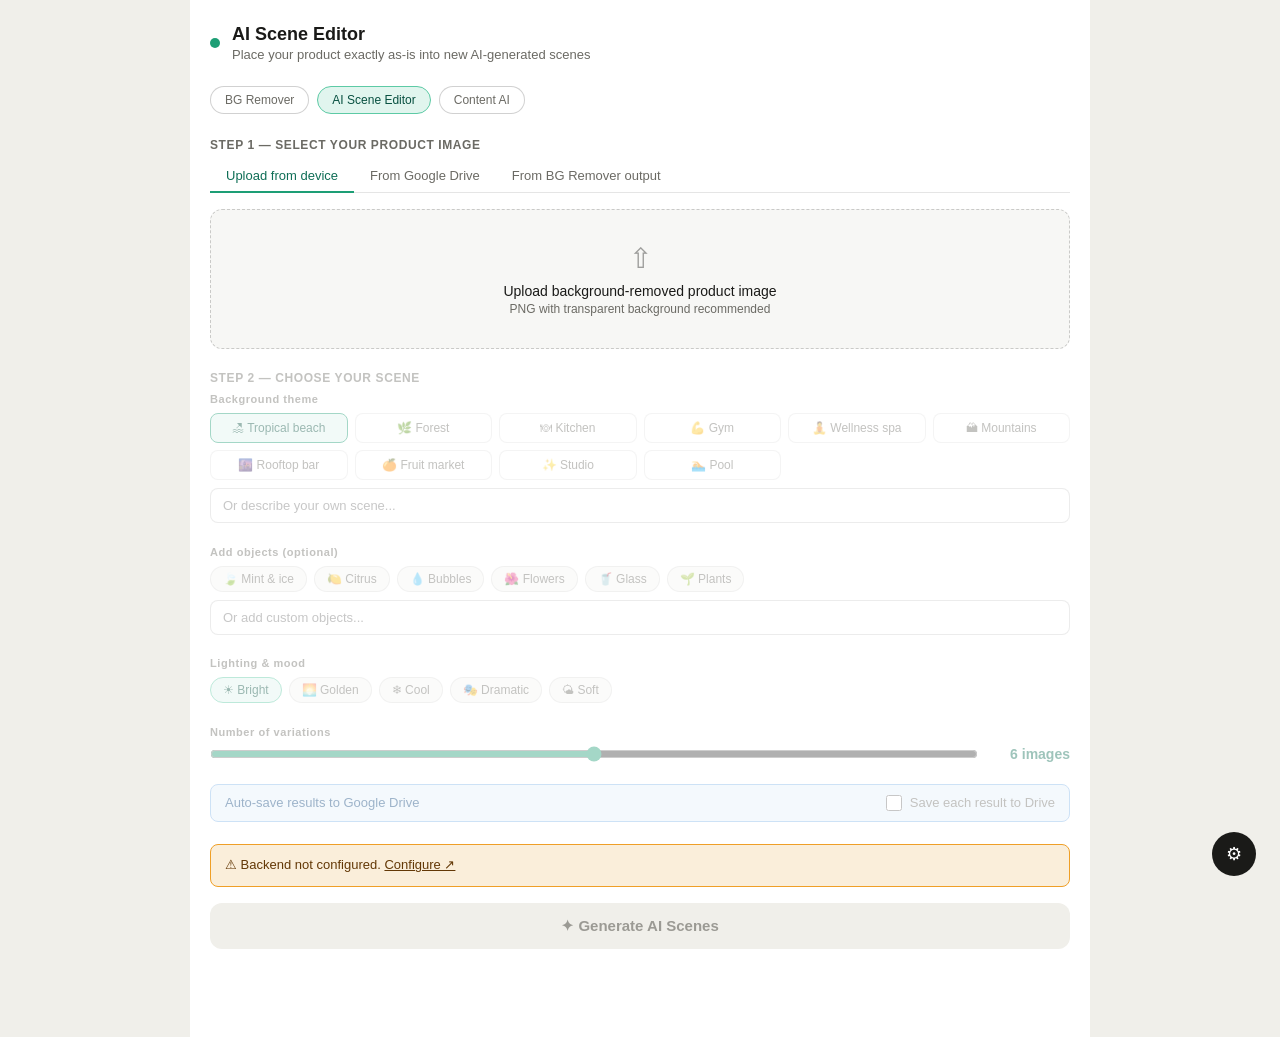
==== ai-editor.html @ a4de5f71 "Add files via upload" ====
<!DOCTYPE html>
<html lang="en">
<head>
  <meta charset="UTF-8">
  <meta name="viewport" content="width=device-width, initial-scale=1.0">
  <title>AI Scene Editor — Probiotic Fizzy Beverages</title>
  <style>
    *,*::before,*::after{box-sizing:border-box;margin:0;padding:0}
    :root{
      --green:#1D9E75;--green-dark:#0F6E56;--green-light:#E1F5EE;--green-mid:#5DCAA5;--green-deep:#085041;
      --bg:#fff;--bg2:#f7f7f5;--bg3:#f0efea;--text:#1a1a18;--text2:#6b6a64;--text3:#9b9a94;
      --border:rgba(0,0,0,.10);--border2:rgba(0,0,0,.18);
      --amber-light:#FAEEDA;--amber-mid:#EF9F27;--amber-deep:#633806;
      --red-light:#FCEBEB;--red-mid:#F09595;--red-deep:#791F1F;
      --blue-light:#E6F1FB;--blue-mid:#85B7EB;--blue-deep:#0C447C;
      --radius:8px;--radius-lg:12px;--font:-apple-system,BlinkMacSystemFont,'Segoe UI',sans-serif
    }
    @media(prefers-color-scheme:dark){:root{
      --bg:#1a1a18;--bg2:#242422;--bg3:#2e2e2c;--text:#e8e6de;--text2:#9b9a94;--text3:#6b6a64;
      --border:rgba(255,255,255,.10);--border2:rgba(255,255,255,.18);
      --green-light:#0a2e20;--green-deep:#9FE1CB;--amber-light:#2e1e04;--amber-deep:#FAC775;
      --red-light:#2e0a0a;--red-deep:#F7C1C1;--blue-light:#0a1e2e;--blue-deep:#85B7EB
    }}
    body{font-family:var(--font);background:var(--bg3);color:var(--text);min-height:100vh}
    .app{max-width:900px;margin:0 auto;background:var(--bg);min-height:100vh;padding:1.5rem 1.25rem 4rem}
    .top-bar{display:flex;align-items:center;gap:12px;margin-bottom:1.5rem}
    .brand-dot{width:10px;height:10px;border-radius:50%;background:var(--green);flex-shrink:0}
    .top-title{font-size:18px;font-weight:600;color:var(--text)}
    .top-sub{font-size:13px;color:var(--text2);margin-top:2px}
    .nav-pills{display:flex;gap:8px;margin-bottom:1.5rem;flex-wrap:wrap}
    .nav-pill{padding:6px 14px;border-radius:20px;font-size:12px;font-weight:500;border:.5px solid var(--border2);color:var(--text2);text-decoration:none;background:var(--bg);transition:.15s}
    .nav-pill:hover{border-color:var(--green-mid);color:var(--green-dark)}
    .nav-pill.active{background:var(--green-light);border-color:var(--green-mid);color:var(--green-deep)}
    .section{margin-bottom:1.4rem}
    .lbl{display:block;font-size:12px;font-weight:600;color:var(--text2);letter-spacing:.05em;text-transform:uppercase;margin-bottom:8px}
    /* Source tabs */
    .source-tabs{display:flex;border-bottom:.5px solid var(--border);margin-bottom:1rem}
    .src-tab{padding:8px 16px;font-size:13px;font-weight:500;color:var(--text2);background:none;border:none;border-bottom:2px solid transparent;margin-bottom:-1px;cursor:pointer;font-family:var(--font)}
    .src-tab.active{color:var(--green-dark);border-bottom-color:var(--green)}
    .src-panel{display:none}.src-panel.active{display:block}
    /* Upload zone */
    .upload-zone{border:1.5px dashed var(--border2);border-radius:var(--radius-lg);padding:2rem;text-align:center;cursor:pointer;background:var(--bg2);transition:.15s}
    .upload-zone:hover{border-color:var(--green-mid);background:var(--green-light)}
    .upload-zone input{display:none}
    .uz-icon{font-size:28px;opacity:.4;margin-bottom:8px}
    .uz-title{font-size:14px;font-weight:500;color:var(--text);margin-bottom:3px}
    .uz-sub{font-size:12px;color:var(--text2)}
    /* Drive panel */
    .drive-panel{background:var(--blue-light);border:.5px solid var(--blue-mid);border-radius:var(--radius-lg);padding:1rem}
    .drive-panel-hdr{display:flex;align-items:center;gap:10px;margin-bottom:10px}
    .drive-icon{width:24px;height:24px;flex-shrink:0}
    .drive-panel-title{font-size:14px;font-weight:500;color:var(--blue-deep)}
    .btn-drive{background:#4285f4;color:#fff;border:none;border-radius:var(--radius);padding:8px 14px;font-size:13px;font-weight:500;cursor:pointer;font-family:var(--font)}
    .btn-drive:hover{background:#3367d6}
    .drive-file-grid{display:grid;grid-template-columns:repeat(auto-fill,minmax(90px,1fr));gap:8px;margin-top:10px;max-height:280px;overflow-y:auto}
    .drive-file{border-radius:var(--radius);overflow:hidden;cursor:pointer;border:2px solid transparent;background:var(--bg);transition:.15s}
    .drive-file:hover{border-color:var(--green-mid)}
    .drive-file.selected{border-color:var(--green)}
    .drive-file img{width:100%;aspect-ratio:1;object-fit:cover;display:block}
    .drive-file .df-name{font-size:10px;color:var(--text2);padding:3px 5px;text-overflow:ellipsis;overflow:hidden;white-space:nowrap}
    /* Selected product */
    .product-preview{display:flex;align-items:center;gap:12px;background:var(--bg2);border-radius:var(--radius-lg);padding:12px;margin-bottom:1rem}
    .product-preview img{width:80px;height:80px;object-fit:contain;border-radius:var(--radius);background:repeating-conic-gradient(#ccc 0% 25%,#fff 0% 50%) 0 0/12px 12px}
    .product-info{flex:1}
    .product-name{font-size:14px;font-weight:500;color:var(--text);margin-bottom:2px}
    .product-status{font-size:12px;color:var(--green-dark)}
    /* Options */
    .theme-grid{display:grid;grid-template-columns:repeat(auto-fill,minmax(130px,1fr));gap:7px}
    .theme-chip{background:var(--bg);border:.5px solid var(--border);border-radius:var(--radius);padding:7px 10px;font-size:12px;color:var(--text2);cursor:pointer;user-select:none;text-align:center;transition:.12s}
    .theme-chip.active{border:1.5px solid var(--green);background:var(--green-light);color:var(--green-deep);font-weight:500}
    .chips-row{display:flex;flex-wrap:wrap;gap:7px}
    .chip{background:var(--bg2);border:.5px solid var(--border);border-radius:20px;padding:5px 12px;font-size:12px;color:var(--text2);cursor:pointer;user-select:none;transition:.12s}
    .chip.active{background:var(--green-light);border-color:var(--green-mid);color:var(--green-deep);font-weight:500}
    input[type=text]{width:100%;padding:9px 12px;font-size:13px;font-family:var(--font);background:var(--bg);color:var(--text);border:.5px solid var(--border2);border-radius:var(--radius);outline:none;margin-top:8px}
    input[type=text]:focus{border-color:var(--green)}
    input[type=range]{width:100%;accent-color:var(--green)}
    .count-row{display:flex;align-items:center;gap:12px}
    .count-val{font-size:14px;font-weight:600;color:var(--green-dark);min-width:80px;text-align:right}
    /* Generate btn */
    .btn-gen{width:100%;padding:14px;font-size:15px;font-weight:600;background:var(--green);color:#fff;border:none;border-radius:var(--radius-lg);cursor:pointer;font-family:var(--font);transition:.15s;margin-bottom:1.5rem}
    .btn-gen:hover{background:var(--green-dark)}
    .btn-gen:disabled{background:var(--bg3);color:var(--text3);cursor:not-allowed}
    /* Loading */
    .loading-card{background:var(--bg2);border-radius:var(--radius-lg);padding:2rem;text-align:center;border:.5px solid var(--border)}
    .big-spinner{width:40px;height:40px;border:3px solid var(--border2);border-top-color:var(--green);border-radius:50%;animation:spin .8s linear infinite;margin:0 auto 1rem}
    @keyframes spin{to{transform:rotate(360deg)}}
    .loading-title{font-size:15px;font-weight:600;color:var(--text);margin-bottom:5px}
    .loading-sub{font-size:13px;color:var(--text2);margin-bottom:1rem}
    .bar-wrap{background:var(--bg3);border-radius:20px;height:5px;overflow:hidden}
    .bar-fill{height:100%;background:var(--green);border-radius:20px;width:0%;transition:width .4s}
    /* Results */
    .results-hdr{display:flex;align-items:center;justify-content:space-between;flex-wrap:wrap;gap:8px;margin-bottom:1rem}
    .results-title{font-size:15px;font-weight:600;color:var(--text)}
    .results-actions{display:flex;gap:8px;flex-wrap:wrap}
    .btn-zip{background:var(--green);color:#fff;border:none;border-radius:var(--radius);padding:7px 14px;font-size:12px;font-weight:500;cursor:pointer;font-family:var(--font)}
    .btn-drive-save-all{background:#4285f4;color:#fff;border:none;border-radius:var(--radius);padding:7px 14px;font-size:12px;font-weight:500;cursor:pointer;font-family:var(--font)}
    .results-grid{display:grid;grid-template-columns:repeat(auto-fill,minmax(220px,1fr));gap:12px}
    .result-card{background:var(--bg);border:.5px solid var(--border);border-radius:var(--radius-lg);overflow:hidden;transition:border-color .15s}
    .result-card:hover{border-color:var(--green-mid)}
    .result-img-wrap{position:relative;aspect-ratio:1;background:var(--bg2);overflow:hidden}
    .result-img-wrap img{width:100%;height:100%;object-fit:cover;display:block}
    .result-badge{position:absolute;top:7px;left:7px;background:rgba(0,0,0,.55);color:#fff;font-size:10px;padding:2px 7px;border-radius:20px}
    .result-body{padding:10px 12px}
    .result-desc{font-size:11px;color:var(--text2);margin-bottom:8px;line-height:1.5}
    .result-btns{display:flex;gap:6px}
    .btn-dl{flex:1;background:var(--green);color:#fff;border:none;border-radius:var(--radius);padding:6px;font-size:12px;font-weight:500;cursor:pointer;font-family:var(--font)}
    .btn-dl:hover{background:var(--green-dark)}
    .btn-dl-drive-sm{background:#4285f4;color:#fff;border:none;border-radius:var(--radius);padding:6px 8px;font-size:12px;cursor:pointer;font-family:var(--font)}
    .btn-eye{background:var(--bg2);color:var(--text2);border:.5px solid var(--border);border-radius:var(--radius);padding:6px 8px;font-size:12px;cursor:pointer}
    .warn-box{background:var(--amber-light);border:.5px solid var(--amber-mid);border-radius:var(--radius);padding:10px 14px;font-size:13px;color:var(--amber-deep);margin-bottom:1rem;line-height:1.6}
    .info-box{background:var(--green-light);border:.5px solid var(--green-mid);border-radius:var(--radius);padding:10px 14px;font-size:13px;color:var(--green-deep);margin-bottom:1rem;line-height:1.6}
    .fs-overlay{position:fixed;inset:0;background:rgba(0,0,0,.92);z-index:200;display:flex;align-items:center;justify-content:center;cursor:pointer}
    .fs-overlay img{max-width:90vw;max-height:90vh;object-fit:contain;border-radius:var(--radius)}
    @media(max-width:480px){.theme-grid{grid-template-columns:repeat(auto-fill,minmax(100px,1fr))}.results-grid{grid-template-columns:1fr 1fr}}
  </style>
</head>
<body>
<div class="app">

  <header class="top-bar">
    <div class="brand-dot"></div>
    <div>
      <div class="top-title">AI Scene Editor</div>
      <div class="top-sub">Place your product exactly as-is into new AI-generated scenes</div>
    </div>
  </header>

  <nav class="nav-pills">
    <a class="nav-pill" href="bg-remover.html">BG Remover</a>
    <a class="nav-pill active" href="ai-editor.html">AI Scene Editor</a>
    <a class="nav-pill" href="index.html">Content AI</a>
  </nav>

  <!-- STEP 1: Product source -->
  <div class="section">
    <label class="lbl">Step 1 — Select your product image</label>
    <div class="source-tabs">
      <button class="src-tab active" onclick="switchSource('upload')">Upload from device</button>
      <button class="src-tab" onclick="switchSource('drive')">From Google Drive</button>
      <button class="src-tab" onclick="switchSource('library')">From BG Remover output</button>
    </div>

    <!-- Upload tab -->
    <div class="src-panel active" id="src-upload">
      <div class="upload-zone" id="drop-zone">
        <input type="file" id="file-input" accept="image/*">
        <div class="uz-icon">&#8679;</div>
        <div class="uz-title">Upload background-removed product image</div>
        <div class="uz-sub">PNG with transparent background recommended</div>
      </div>
    </div>

    <!-- Drive tab -->
    <div class="src-panel" id="src-drive">
      <div class="drive-panel">
        <div class="drive-panel-hdr">
          <svg class="drive-icon" viewBox="0 0 87.3 78" xmlns="http://www.w3.org/2000/svg">
            <path d="m6.6 66.85 3.85 6.65c.8 1.4 1.95 2.5 3.3 3.3l13.75-23.8h-27.5c0 1.55.4 3.1 1.2 4.5z" fill="#0066da"/>
            <path d="m43.65 25-13.75-23.8c-1.35.8-2.5 1.9-3.3 3.3l-25.4 44a9.06 9.06 0 0 0 -1.2 4.5h27.5z" fill="#00ac47"/>
            <path d="m73.55 76.8c1.35-.8 2.5-1.9 3.3-3.3l1.6-2.75 7.65-13.25c.8-1.4 1.2-2.95 1.2-4.5h-27.502l5.852 11.5z" fill="#ea4335"/>
            <path d="m43.65 25 13.75-23.8c-1.35-.8-2.9-1.2-4.5-1.2h-18.5c-1.6 0-3.15.45-4.5 1.2z" fill="#00832d"/>
            <path d="m59.8 53h-32.3l-13.75 23.8c1.35.8 2.9 1.2 4.5 1.2h50.8c1.6 0 3.15-.45 4.5-1.2z" fill="#2684fc"/>
            <path d="m73.4 26.5-12.7-22c-.8-1.4-1.95-2.5-3.3-3.3l-13.75 23.8 16.15 27h27.45c0-1.55-.4-3.1-1.2-4.5z" fill="#ffba00"/>
          </svg>
          <div class="drive-panel-title">Browse your Google Drive</div>
        </div>
        <div id="drive-not-connected">
          <button class="btn-drive" onclick="connectDrive()">Connect Google Drive</button>
        </div>
        <div id="drive-is-connected" style="display:none">
          <div style="display:flex;gap:8px;align-items:center;flex-wrap:wrap">
            <button class="btn-drive" onclick="loadDriveFiles()">Browse Drive files</button>
            <input type="text" id="drive-search" placeholder="Search filename..." style="flex:1;padding:7px 10px;font-size:12px;border:.5px solid var(--border2);border-radius:var(--radius);background:var(--bg);color:var(--text);font-family:var(--font);outline:none;margin-top:0">
            <button class="btn-drive" onclick="searchDriveFiles()">Search</button>
          </div>
          <div class="drive-file-grid" id="drive-file-grid" style="margin-top:10px">
            <div style="font-size:12px;color:var(--text2);grid-column:1/-1">Click "Browse Drive files" to load your images</div>
          </div>
        </div>
      </div>
    </div>

    <!-- Library tab -->
    <div class="src-panel" id="src-library">
      <div class="info-box">Images processed by the <strong>BG Remover</strong> tool are automatically available here. Use the BG Remover first to create transparent-background product images, then come back here to generate scenes.</div>
      <div class="drive-file-grid" id="library-grid">
        <div style="font-size:12px;color:var(--text2);grid-column:1/-1">No images in library yet. Use the BG Remover tool first.</div>
      </div>
    </div>
  </div>

  <!-- Selected product preview -->
  <div id="product-preview-area" style="display:none">
    <div class="product-preview">
      <img id="product-img" src="" alt="Product">
      <div class="product-info">
        <div class="product-name" id="product-name">Product image selected</div>
        <div class="product-status">✓ Ready for scene generation</div>
      </div>
      <button class="chip" onclick="clearProduct()">Change</button>
    </div>
  </div>

  <!-- STEP 2: Scene settings -->
  <div class="section" id="scene-settings" style="opacity:.4;pointer-events:none">
    <label class="lbl">Step 2 — Choose your scene</label>

    <div class="section">
      <label class="lbl" style="text-transform:none;font-size:11px">Background theme</label>
      <div class="theme-grid" id="theme-grid">
        <div class="theme-chip active" data-theme="tropical beach with palm trees and golden sand, product untouched">🏖 Tropical beach</div>
        <div class="theme-chip" data-theme="lush green forest with sunlight rays, product untouched">🌿 Forest</div>
        <div class="theme-chip" data-theme="modern minimalist white kitchen counter, product untouched">🍽 Kitchen</div>
        <div class="theme-chip" data-theme="vibrant gym and fitness studio, product untouched">💪 Gym</div>
        <div class="theme-chip" data-theme="cozy wellness spa with candles and plants, product untouched">🧘 Wellness spa</div>
        <div class="theme-chip" data-theme="mountain hiking trail at sunrise, product untouched">🏔 Mountains</div>
        <div class="theme-chip" data-theme="rooftop bar at sunset with city skyline, product untouched">🌆 Rooftop bar</div>
        <div class="theme-chip" data-theme="fresh fruit market with colorful produce, product untouched">🍊 Fruit market</div>
        <div class="theme-chip" data-theme="studio gradient background with bokeh lights, product untouched">✨ Studio</div>
        <div class="theme-chip" data-theme="swimming pool on a sunny summer day, product untouched">🏊 Pool</div>
      </div>
      <input type="text" id="custom-theme" placeholder="Or describe your own scene...">
    </div>

    <div class="section">
      <label class="lbl" style="text-transform:none;font-size:11px">Add objects (optional)</label>
      <div class="chips-row" id="obj-row">
        <div class="chip" data-obj="fresh mint leaves and ice cubes">🍃 Mint & ice</div>
        <div class="chip" data-obj="sliced citrus fruits">🍋 Citrus</div>
        <div class="chip" data-obj="fizzy bubbles and water splashes">💧 Bubbles</div>
        <div class="chip" data-obj="tropical flowers">🌺 Flowers</div>
        <div class="chip" data-obj="glass with ice">🥤 Glass</div>
        <div class="chip" data-obj="green plants and leaves">🌱 Plants</div>
      </div>
      <input type="text" id="custom-obj" placeholder="Or add custom objects...">
    </div>

    <div class="section">
      <label class="lbl" style="text-transform:none;font-size:11px">Lighting & mood</label>
      <div class="chips-row" id="mood-row">
        <div class="chip active" data-mood="bright natural sunlight">☀ Bright</div>
        <div class="chip" data-mood="warm golden hour">🌅 Golden</div>
        <div class="chip" data-mood="cool refreshing blue tones">❄ Cool</div>
        <div class="chip" data-mood="dramatic studio lighting">🎭 Dramatic</div>
        <div class="chip" data-mood="soft diffused natural light">🌤 Soft</div>
      </div>
    </div>

    <div class="section">
      <label class="lbl" style="text-transform:none;font-size:11px">Number of variations</label>
      <div class="count-row">
        <input type="range" id="var-count" min="2" max="10" value="6" step="2" oninput="document.getElementById('count-val').textContent=this.value+' images'">
        <span class="count-val" id="count-val">6 images</span>
      </div>
    </div>

    <!-- Save to Drive toggle -->
    <div style="background:var(--blue-light);border:.5px solid var(--blue-mid);border-radius:var(--radius);padding:10px 14px;margin-bottom:1rem;display:flex;align-items:center;justify-content:space-between;flex-wrap:wrap;gap:8px">
      <div style="font-size:13px;color:var(--blue-deep);font-weight:500">Auto-save results to Google Drive</div>
      <label style="display:flex;align-items:center;gap:8px;cursor:pointer;font-size:13px;color:var(--text2)">
        <input type="checkbox" id="auto-save-drive" style="accent-color:var(--green);width:16px;height:16px">
        Save each result to Drive
      </label>
    </div>
  </div>

  <!-- Generate button -->
  <div id="gen-area">
    <div id="no-backend-warn" class="warn-box" style="display:none">⚠ Backend not configured. <a href="#" onclick="showSetup();return false;" style="color:inherit;font-weight:500">Configure ↗</a></div>
    <button class="btn-gen" id="gen-btn" disabled onclick="generateScenes()">✦ Generate AI Scenes</button>
  </div>

  <!-- Loading -->
  <div id="loading-area" style="display:none">
    <div class="loading-card">
      <div class="big-spinner"></div>
      <div class="loading-title">Generating your scenes...</div>
      <div class="loading-sub" id="loading-sub">Starting...</div>
      <div class="bar-wrap"><div class="bar-fill" id="gen-bar"></div></div>
    </div>
  </div>

  <!-- Results -->
  <div id="results-area" style="display:none">
    <div class="results-hdr">
      <div class="results-title" id="results-title">Generated scenes</div>
      <div class="results-actions">
        <button class="btn-zip" onclick="downloadAllZip()">⬇ Download ZIP</button>
        <button class="btn-drive-save-all" id="btn-save-all-drive" onclick="saveAllToDrive()">Save all to Drive</button>
      </div>
    </div>
    <div class="results-grid" id="results-grid"></div>
  </div>

  <!-- Setup FAB -->
  <button onclick="showSetup()" style="position:fixed;bottom:24px;right:24px;width:44px;height:44px;border-radius:50%;background:var(--text);color:var(--bg);border:none;font-size:18px;cursor:pointer;z-index:90">⚙</button>

  <!-- Setup Modal -->
  <div id="setup-modal" style="display:none;position:fixed;inset:0;background:rgba(0,0,0,.5);z-index:100;align-items:center;justify-content:center;padding:1rem">
    <div style="background:var(--bg);border-radius:var(--radius-lg);padding:1.5rem;width:100%;max-width:480px">
      <div style="display:flex;align-items:center;justify-content:space-between;margin-bottom:1rem">
        <div style="font-size:16px;font-weight:600;color:var(--text)">Setup</div>
        <button onclick="hideSetup()" style="background:none;border:none;font-size:18px;color:var(--text2);cursor:pointer">✕</button>
      </div>
      <label class="lbl">Render Backend URL</label>
      <div style="display:flex;gap:8px;margin-bottom:8px">
        <input type="text" id="backend-input" placeholder="https://your-app.onrender.com" style="flex:1;padding:9px 12px;font-size:13px;border:.5px solid var(--border2);border-radius:var(--radius);background:var(--bg);color:var(--text);font-family:var(--font);outline:none;margin-top:0">
        <button style="background:var(--green);color:#fff;border:none;border-radius:var(--radius);padding:8px 14px;font-size:13px;font-weight:500;cursor:pointer;font-family:var(--font)" onclick="saveBackend()">Save</button>
      </div>
      <div id="backend-saved" style="font-size:12px;color:var(--green);display:none">✓ Saved!</div>
    </div>
  </div>

</div>

<script>
/* ── Config ── */
var BACKEND     = localStorage.getItem('ai_backend') || localStorage.getItem('bg_backend') || '';
var DRIVE_TOKEN = localStorage.getItem('drive_token') || '';
var genImages   = [];
var productB64  = null;
var productName = '';
var selObjs     = new Set();
var selTheme    = 'tropical beach with palm trees and golden sand, product untouched';
var selMood     = 'bright natural sunlight';
var STYLES      = ['photorealistic product photography','lifestyle brand photography','editorial magazine style','vibrant social media style','clean commercial photography','artistic product shot','dynamic action shot','flat lay overhead view','close-up detail shot','wide environmental shot'];

/* ── Init ── */
document.addEventListener('DOMContentLoaded', function(){
  setupUpload(); setupChips(); checkSetup();
  restoreDriveSession();
  if(BACKEND) document.getElementById('backend-input').value = BACKEND;
  loadLibraryImages();
});

function checkSetup(){
  var warn = document.getElementById('no-backend-warn');
  warn.style.display = BACKEND ? 'none' : 'block';
}

/* ── Source tabs ── */
function switchSource(tab){
  document.querySelectorAll('.src-tab').forEach(function(t,i){ t.classList.remove('active'); });
  document.querySelectorAll('.src-panel').forEach(function(p){ p.classList.remove('active'); });
  var tabs   = document.querySelectorAll('.src-tab');
  var panels = document.querySelectorAll('.src-panel');
  var idx    = ['upload','drive','library'].indexOf(tab);
  if(tabs[idx])   tabs[idx].classList.add('active');
  if(panels[idx]) panels[idx].classList.add('active');
  if(tab === 'library') loadLibraryImages();
  if(tab === 'drive' && DRIVE_TOKEN) { document.getElementById('drive-not-connected').style.display='none'; document.getElementById('drive-is-connected').style.display='block'; }
}

/* ── Upload ── */
function setupUpload(){
  var dz = document.getElementById('drop-zone');
  var fi = document.getElementById('file-input');
  dz.addEventListener('click',function(){ fi.click(); });
  dz.addEventListener('dragover',function(e){ e.preventDefault(); dz.style.borderColor='var(--green-mid)'; });
  dz.addEventListener('dragleave',function(){ dz.style.borderColor=''; });
  dz.addEventListener('drop',function(e){ e.preventDefault(); dz.style.borderColor=''; var f=e.dataTransfer.files[0]; if(f&&f.type.startsWith('image/')) loadFile(f); });
  fi.addEventListener('change',function(e){ if(e.target.files[0]) loadFile(e.target.files[0]); e.target.value=''; });
}

function loadFile(file){
  var r = new FileReader();
  r.onload = function(ev){
    productB64  = ev.target.result.split(',')[1];
    productName = file.name.replace(/\.[^.]+$/,'');
    showProductPreview(ev.target.result, file.name);
    /* Save to library */
    saveToLibrary(ev.target.result, file.name);
  };
  r.readAsDataURL(file);
}

function showProductPreview(src, name){
  document.getElementById('product-img').src = src;
  document.getElementById('product-name').textContent = name;
  document.getElementById('product-preview-area').style.display = 'block';
  document.getElementById('scene-settings').style.opacity = '1';
  document.getElementById('scene-settings').style.pointerEvents = 'auto';
  document.getElementById('gen-btn').disabled = !BACKEND;
}

function clearProduct(){
  productB64 = null; productName = '';
  document.getElementById('product-preview-area').style.display = 'none';
  document.getElementById('scene-settings').style.opacity = '.4';
  document.getElementById('scene-settings').style.pointerEvents = 'none';
  document.getElementById('gen-btn').disabled = true;
}

/* ── Library ── */
function saveToLibrary(dataUrl, name){
  var lib = JSON.parse(localStorage.getItem('bg_library') || '[]');
  /* Remove duplicate */
  lib = lib.filter(function(i){ return i.name !== name; });
  lib.unshift({ name, src: dataUrl, ts: Date.now() });
  /* Keep last 20 */
  if(lib.length > 20) lib = lib.slice(0,20);
  try { localStorage.setItem('bg_library', JSON.stringify(lib)); } catch(e){ console.warn('Library storage full'); }
}

function loadLibraryImages(){
  var lib  = JSON.parse(localStorage.getItem('bg_library') || '[]');
  var grid = document.getElementById('library-grid');
  if(!lib.length){ grid.innerHTML='<div style="font-size:12px;color:var(--text2);grid-column:1/-1">No images yet. Use the BG Remover tool first.</div>'; return; }
  grid.innerHTML = lib.map(function(item, i){
    return '<div class="drive-file" onclick="selectLibraryImage('+i+')" id="lib-file-'+i+'">'
      + '<img src="'+item.src+'" alt="'+item.name+'">'
      + '<div class="df-name">'+item.name+'</div>'
      + '</div>';
  }).join('');
}

function selectLibraryImage(i){
  var lib = JSON.parse(localStorage.getItem('bg_library') || '[]');
  var item = lib[i];
  if(!item) return;
  document.querySelectorAll('.drive-file').forEach(function(el){ el.classList.remove('selected'); });
  document.getElementById('lib-file-'+i)?.classList.add('selected');
  productB64  = item.src.split(',')[1];
  productName = item.name;
  showProductPreview(item.src, item.name);
}

/* ── Chips ── */
function setupChips(){
  document.getElementById('theme-grid').addEventListener('click',function(e){
    var c=e.target.closest('.theme-chip'); if(!c) return;
    document.querySelectorAll('.theme-chip').forEach(function(x){x.classList.remove('active');});
    c.classList.add('active'); selTheme=c.dataset.theme;
    document.getElementById('custom-theme').value='';
  });
  document.getElementById('custom-theme').addEventListener('input',function(){
    if(this.value.trim()){ document.querySelectorAll('.theme-chip').forEach(function(x){x.classList.remove('active');}); selTheme=this.value.trim()+', keep the product image exactly as uploaded without any changes'; }
  });
  document.getElementById('obj-row').addEventListener('click',function(e){
    var c=e.target.closest('.chip[data-obj]'); if(!c) return;
    c.classList.toggle('active');
    if(c.classList.contains('active')) selObjs.add(c.dataset.obj); else selObjs.delete(c.dataset.obj);
  });
  document.getElementById('mood-row').addEventListener('click',function(e){
    var c=e.target.closest('.chip[data-mood]'); if(!c) return;
    document.querySelectorAll('.chip[data-mood]').forEach(function(x){x.classList.remove('active');});
    c.classList.add('active'); selMood=c.dataset.mood;
  });
}

/* ── Google Drive ── */
function connectDrive(){
  var clientId = localStorage.getItem('gdrive_client_id');
  if(!clientId){
    clientId = prompt('Enter your Google Drive OAuth Client ID:\n\n(Get one free at console.cloud.google.com → APIs & Services → Credentials)');
    if(!clientId) return;
    localStorage.setItem('gdrive_client_id', clientId);
  }
  var redirectUri = window.location.href.split('?')[0].split('#')[0];
  var url = 'https://accounts.google.com/o/oauth2/v2/auth?client_id=' + clientId + '&redirect_uri=' + encodeURIComponent(redirectUri) + '&response_type=token&scope=' + encodeURIComponent('https://www.googleapis.com/auth/drive.file') + '&prompt=consent';
  window.location.href = url;
}

function restoreDriveSession(){
  var hash = window.location.hash;
  if(hash.includes('access_token')){
    var params = new URLSearchParams(hash.substring(1));
    DRIVE_TOKEN = params.get('access_token');
    localStorage.setItem('drive_token', DRIVE_TOKEN);
    window.history.replaceState(null, '', window.location.pathname);
  }
  if(DRIVE_TOKEN){
    document.getElementById('drive-not-connected').style.display = 'none';
    document.getElementById('drive-is-connected').style.display  = 'block';
    document.getElementById('auto-save-drive').checked = true;
    document.getElementById('btn-save-all-drive').style.display = 'inline';
  } else {
    document.getElementById('btn-save-all-drive').style.display = 'none';
  }
}

async function loadDriveFiles(){
  if(!DRIVE_TOKEN) return;
  var grid = document.getElementById('drive-file-grid');
  grid.innerHTML = '<div style="font-size:12px;color:var(--text2);grid-column:1/-1">Loading...</div>';
  try {
    var q   = encodeURIComponent("mimeType contains 'image/' and trashed=false");
    var r   = await fetch('https://www.googleapis.com/drive/v3/files?q='+q+'&fields=files(id,name,thumbnailLink,mimeType)&pageSize=50&orderBy=modifiedTime+desc', {
      headers: { 'Authorization': 'Bearer ' + DRIVE_TOKEN }
    });
    var data = await r.json();
    if(!data.files || !data.files.length){ grid.innerHTML='<div style="font-size:12px;color:var(--text2);grid-column:1/-1">No images found in Drive</div>'; return; }
    renderDriveFiles(data.files);
  } catch(err){ grid.innerHTML='<div style="font-size:12px;color:var(--red-deep);grid-column:1/-1">Error: '+err.message+'</div>'; }
}

async function searchDriveFiles(){
  if(!DRIVE_TOKEN) return;
  var query  = document.getElementById('drive-search').value.trim();
  var grid   = document.getElementById('drive-file-grid');
  grid.innerHTML = '<div style="font-size:12px;color:var(--text2);grid-column:1/-1">Searching...</div>';
  try {
    var q = encodeURIComponent("mimeType contains 'image/' and name contains '" + query + "' and trashed=false");
    var r = await fetch('https://www.googleapis.com/drive/v3/files?q='+q+'&fields=files(id,name,thumbnailLink,mimeType)&pageSize=30', {
      headers: { 'Authorization': 'Bearer ' + DRIVE_TOKEN }
    });
    var data = await r.json();
    if(!data.files || !data.files.length){ grid.innerHTML='<div style="font-size:12px;color:var(--text2);grid-column:1/-1">No results for "'+query+'"</div>'; return; }
    renderDriveFiles(data.files);
  } catch(err){ grid.innerHTML='<div style="font-size:12px;color:var(--red-deep);grid-column:1/-1">Error: '+err.message+'</div>'; }
}

function renderDriveFiles(files){
  var grid = document.getElementById('drive-file-grid');
  grid.innerHTML = files.map(function(f){
    var thumb = f.thumbnailLink || '';
    return '<div class="drive-file" data-id="'+f.id+'" data-name="'+f.name+'" onclick="selectDriveFile(this)">'
      + (thumb ? '<img src="'+thumb+'" alt="'+f.name+'">' : '<div style="aspect-ratio:1;background:var(--bg3);display:flex;align-items:center;justify-content:center;font-size:20px">🖼</div>')
      + '<div class="df-name">'+f.name+'</div>'
      + '</div>';
  }).join('');
}

async function selectDriveFile(el){
  var fileId = el.dataset.id;
  var name   = el.dataset.name;
  document.querySelectorAll('.drive-file').forEach(function(x){ x.classList.remove('selected'); });
  el.classList.add('selected');
  el.style.opacity = '.6';
  try {
    /* Download file content from Drive */
    var r = await fetch('https://www.googleapis.com/drive/v3/files/'+fileId+'?alt=media', {
      headers: { 'Authorization': 'Bearer ' + DRIVE_TOKEN }
    });
    if(!r.ok) throw new Error('Drive download failed: ' + r.status);
    var blob   = await r.blob();
    var reader = new FileReader();
    reader.onload = function(ev){
      productB64  = ev.target.result.split(',')[1];
      productName = name.replace(/\.[^.]+$/,'');
      showProductPreview(ev.target.result, name);
      saveToLibrary(ev.target.result, name);
    };
    reader.readAsDataURL(blob);
  } catch(err){
    alert('Could not load file from Drive: ' + err.message);
  }
  el.style.opacity = '1';
}

/* ── Generate ── */
async function generateScenes(){
  if(!BACKEND || !productB64) return;
  var theme   = document.getElementById('custom-theme').value.trim() || selTheme;
  var objects = document.getElementById('custom-obj').value.trim() || Array.from(selObjs).join(', ');
  var count   = parseInt(document.getElementById('var-count').value);
  var autoSave= document.getElementById('auto-save-drive').checked && !!DRIVE_TOKEN;
  var btn     = document.getElementById('gen-btn');
  btn.disabled = true;
  document.getElementById('results-area').style.display  = 'none';
  document.getElementById('loading-area').style.display  = 'block';
  var bar = document.getElementById('gen-bar');
  var sub = document.getElementById('loading-sub');
  genImages = [];

  for(var i = 0; i < count; i++){
    bar.style.width  = Math.round((i/count)*100) + '%';
    sub.textContent  = 'Generating scene ' + (i+1) + ' of ' + count + '...';
    try {
      var resp = await fetch(BACKEND + '/edit-image', {
        method: 'POST', headers: {'Content-Type':'application/json'},
        body: JSON.stringify({ image: productB64, theme, objects, mood: selMood, style: STYLES[i%STYLES.length], index: i })
      });
      if(!resp.ok) throw new Error('Server error ' + resp.status);
      var data   = await resp.json();
      var imgUrl = data.url || ('data:image/jpeg;base64,' + data.b64);
      genImages.push({ url: imgUrl, b64: data.b64, desc: STYLES[i%STYLES.length] + ' · ' + theme.split(',')[0], index: i+1 });
      /* Auto-save to Drive */
      if(autoSave && data.b64){
        try {
          var fname = productName + '-scene-' + (i+1) + '-' + STYLES[i%STYLES.length].split(' ')[0] + '.png';
          await uploadToDrive(data.b64, fname, 'Probiotic Beverages — AI Scenes');
        } catch(e){ console.warn('Drive auto-save failed:', e.message); }
      }
    } catch(err){
      console.error('Image '+(i+1)+' failed:', err);
      genImages.push({ url:null, b64:null, desc:'Failed', index:i+1, error:true });
    }
    bar.style.width = Math.round(((i+1)/count)*100) + '%';
  }

  bar.style.width = '100%'; sub.textContent = 'Done!';
  setTimeout(function(){
    document.getElementById('loading-area').style.display = 'none';
    renderResults(); btn.disabled = false;
  }, 400);
}

function renderResults(){
  var good = genImages.filter(function(r){ return !r.error && r.url; });
  document.getElementById('results-title').textContent = good.length + ' of ' + genImages.length + ' scenes generated';
  document.getElementById('results-grid').innerHTML = genImages.map(function(r, idx){
    if(r.error || !r.url) return '<div class="result-card"><div class="result-img-wrap" style="display:flex;align-items:center;justify-content:center;background:var(--red-light)"><span style="font-size:12px;color:var(--red-deep);padding:1rem">Failed</span></div><div class="result-body"><div class="result-desc">Scene '+r.index+' failed</div></div></div>';
    return '<div class="result-card" id="rc-'+idx+'"><div class="result-img-wrap"><img src="'+r.url+'" loading="lazy"><span class="result-badge">#'+r.index+'</span></div><div class="result-body"><div class="result-desc">'+r.desc+'</div><div class="result-btns"><button class="btn-dl" onclick="dlOne('+idx+')">⬇ PNG</button>'+(DRIVE_TOKEN?'<button class="btn-dl-drive-sm" onclick="dlOneDrive('+idx+')" title="Save to Drive">Drive</button>':'')+'<button class="btn-eye" onclick="preview(\''+r.url+'\')">⤢</button></div></div></div>';
  }).join('');
  document.getElementById('results-area').style.display = 'block';
  document.getElementById('results-area').scrollIntoView({ behavior: 'smooth', block: 'start' });
}

/* ── Download ── */
async function dlOne(idx){
  var img = genImages[idx]; if(!img||img.error) return;
  var b64 = img.b64 || (img.url && img.url.startsWith('data:') ? img.url.split(',')[1] : null);
  if(!b64 && BACKEND){
    var r = await fetch(BACKEND+'/proxy-image',{method:'POST',headers:{'Content-Type':'application/json'},body:JSON.stringify({url:img.url,b64:img.b64})});
    if(r.ok) b64 = (await r.json()).image;
  }
  if(!b64) return;
  var a=document.createElement('a'); a.href='data:image/png;base64,'+b64; a.download=productName+'-scene-'+img.index+'.png';
  document.body.appendChild(a); a.click(); document.body.removeChild(a);
}

async function dlOneDrive(idx){
  var img = genImages[idx]; if(!img||img.error||!DRIVE_TOKEN) return;
  var b64 = img.b64 || (img.url?.startsWith('data:') ? img.url.split(',')[1] : null);
  if(!b64) return;
  try {
    await uploadToDrive(b64, productName+'-scene-'+img.index+'.png', 'Probiotic Beverages — AI Scenes');
    var btn = document.querySelector('#rc-'+idx+' .btn-dl-drive-sm');
    if(btn){ btn.textContent='✓'; setTimeout(function(){ btn.textContent='Drive'; },2000); }
  } catch(err){ alert('Drive save failed: '+err.message); }
}

async function saveAllToDrive(){
  if(!DRIVE_TOKEN) return;
  var btn = document.querySelector('.btn-drive-save-all');
  btn.textContent = '⏳ Saving...'; btn.disabled = true;
  var good = genImages.filter(function(r){ return !r.error && (r.b64 || r.url?.startsWith('data:')); });
  for(var i=0; i<good.length; i++){
    var img = good[i];
    var b64 = img.b64 || img.url.split(',')[1];
    try { await uploadToDrive(b64, productName+'-scene-'+img.index+'.png', 'Probiotic Beverages — AI Scenes'); }
    catch(e){ console.warn('Drive save failed for image '+img.index, e); }
  }
  btn.textContent = '✓ Saved to Drive'; btn.disabled = false;
  setTimeout(function(){ btn.textContent='Save all to Drive'; },3000);
}

async function downloadAllZip(){
  var btn = document.querySelector('.btn-zip');
  btn.textContent = '⏳ ZIP...'; btn.disabled = true;
  var valid = genImages.filter(function(r){ return !r.error && r.url; });
  try {
    var r = await fetch(BACKEND+'/download-all',{method:'POST',headers:{'Content-Type':'application/json'},body:JSON.stringify({images:valid.map(function(r){return{url:r.url,b64:r.b64,index:r.index};})})});
    if(!r.ok) throw new Error('ZIP failed');
    var d = await r.json();
    var a=document.createElement('a');a.href='data:application/zip;base64,'+d.zip;a.download=productName+'-ai-scenes.zip';
    document.body.appendChild(a);a.click();document.body.removeChild(a);
  } catch(e){ for(var i=0;i<valid.length;i++){ await dlOne(genImages.indexOf(valid[i])); await sleep(300); } }
  btn.textContent='⬇ Download ZIP'; btn.disabled=false;
}

/* ── Google Drive upload ── */
async function uploadToDrive(b64, filename, folderName){
  folderName = folderName || 'Probiotic Beverages — AI Scenes';
  var folderId  = await getOrCreateFolder(folderName);
  var boundary  = 'boundary' + Date.now();
  var metadata  = JSON.stringify({ name: filename, parents: [folderId] });
  var body = '--' + boundary + '\r\nContent-Type: application/json\r\n\r\n' + metadata + '\r\n--' + boundary + '\r\nContent-Type: image/png\r\nContent-Transfer-Encoding: base64\r\n\r\n' + b64 + '\r\n--' + boundary + '--';
  var r = await fetch('https://www.googleapis.com/upload/drive/v3/files?uploadType=multipart', {
    method: 'POST',
    headers: { 'Authorization': 'Bearer '+DRIVE_TOKEN, 'Content-Type': 'multipart/related; boundary="'+boundary+'"' },
    body
  });
  if(!r.ok){ var e=await r.text(); throw new Error(r.status+': '+e.slice(0,100)); }
  return await r.json();
}

async function getOrCreateFolder(name){
  var q = encodeURIComponent("name='"+name+"' and mimeType='application/vnd.google-apps.folder' and trashed=false");
  var r = await fetch('https://www.googleapis.com/drive/v3/files?q='+q+'&fields=files(id)', {
    headers: { 'Authorization': 'Bearer '+DRIVE_TOKEN }
  });
  var d = await r.json();
  if(d.files && d.files.length) return d.files[0].id;
  var cr = await fetch('https://www.googleapis.com/drive/v3/files',{
    method:'POST', headers:{'Authorization':'Bearer '+DRIVE_TOKEN,'Content-Type':'application/json'},
    body: JSON.stringify({name, mimeType:'application/vnd.google-apps.folder'})
  });
  return (await cr.json()).id;
}

/* ── Preview ── */
function preview(url){
  var o=document.createElement('div');o.className='fs-overlay';o.innerHTML='<img src="'+url+'">';
  o.addEventListener('click',function(){document.body.removeChild(o);});document.body.appendChild(o);
}

/* ── Setup ── */
function showSetup(){ document.getElementById('setup-modal').style.display='flex'; }
function hideSetup(){ document.getElementById('setup-modal').style.display='none'; }
function saveBackend(){
  BACKEND=document.getElementById('backend-input').value.trim().replace(/\/$/,'');
  localStorage.setItem('ai_backend',BACKEND);
  document.getElementById('backend-saved').style.display='block';
  setTimeout(function(){document.getElementById('backend-saved').style.display='none';},2000);
  checkSetup(); hideSetup();
  if(productB64) document.getElementById('gen-btn').disabled=false;
}

function sleep(ms){ return new Promise(function(r){ setTimeout(r,ms); }); }
</script>
</body>
</html>
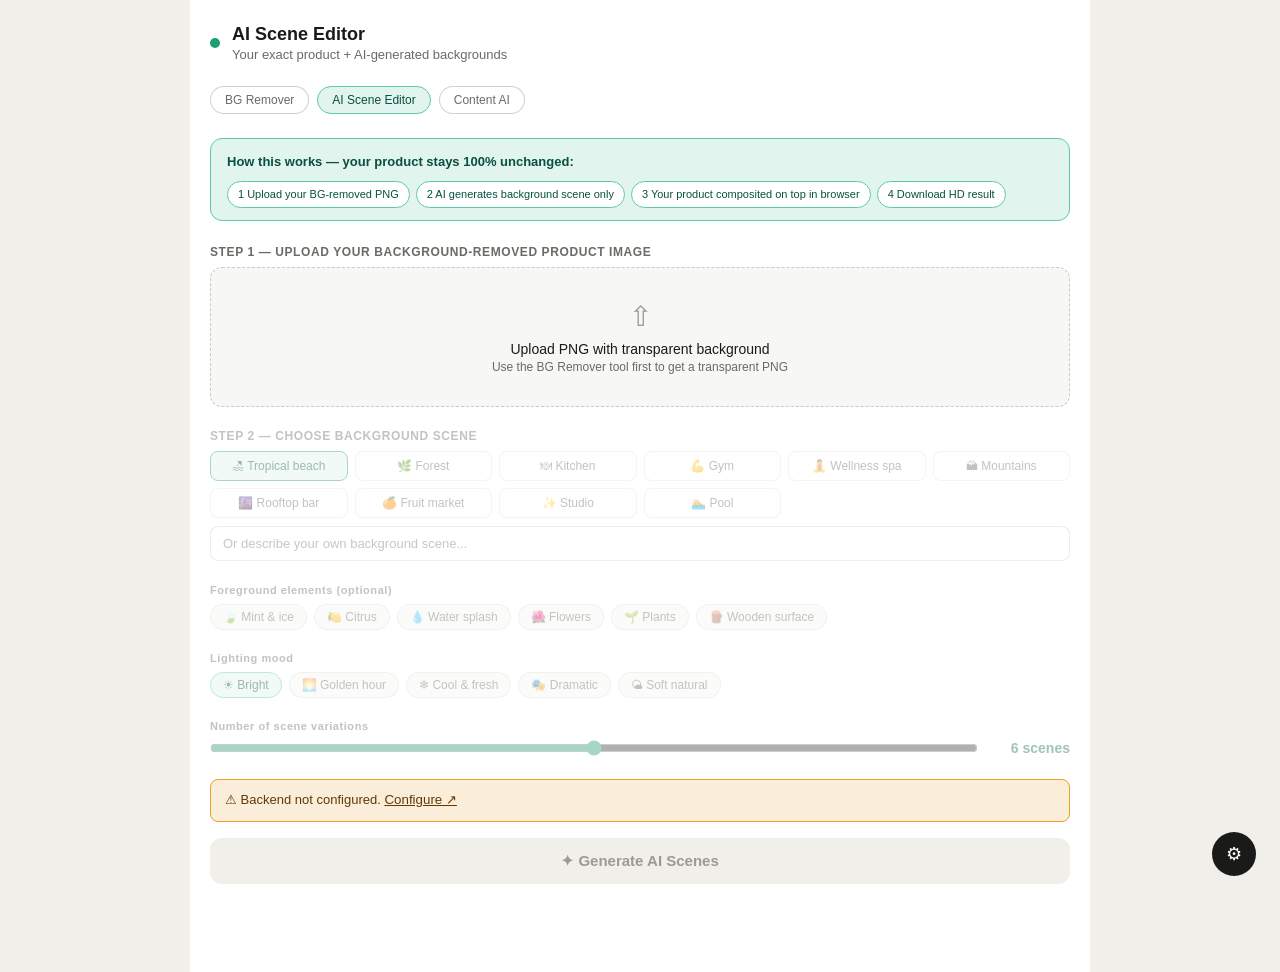
==== commit 06de8383: "Update ai-editor.html" ====
--- a/ai-editor.html
+++ b/ai-editor.html
@@ -29,42 +29,33 @@
     .top-sub{font-size:13px;color:var(--text2);margin-top:2px}
     .nav-pills{display:flex;gap:8px;margin-bottom:1.5rem;flex-wrap:wrap}
     .nav-pill{padding:6px 14px;border-radius:20px;font-size:12px;font-weight:500;border:.5px solid var(--border2);color:var(--text2);text-decoration:none;background:var(--bg);transition:.15s}
-    .nav-pill:hover{border-color:var(--green-mid);color:var(--green-dark)}
     .nav-pill.active{background:var(--green-light);border-color:var(--green-mid);color:var(--green-deep)}
+    .how-it-works{background:var(--green-light);border:.5px solid var(--green-mid);border-radius:var(--radius-lg);padding:12px 16px;margin-bottom:1.5rem;font-size:13px;color:var(--green-deep);line-height:1.7}
+    .how-steps{display:flex;gap:6px;flex-wrap:wrap;margin-top:8px}
+    .how-step{background:#fff;border:.5px solid var(--green-mid);border-radius:20px;padding:3px 10px;font-size:11px;color:var(--green-deep);font-weight:500}
     .section{margin-bottom:1.4rem}
     .lbl{display:block;font-size:12px;font-weight:600;color:var(--text2);letter-spacing:.05em;text-transform:uppercase;margin-bottom:8px}
-    /* Source tabs */
-    .source-tabs{display:flex;border-bottom:.5px solid var(--border);margin-bottom:1rem}
-    .src-tab{padding:8px 16px;font-size:13px;font-weight:500;color:var(--text2);background:none;border:none;border-bottom:2px solid transparent;margin-bottom:-1px;cursor:pointer;font-family:var(--font)}
-    .src-tab.active{color:var(--green-dark);border-bottom-color:var(--green)}
-    .src-panel{display:none}.src-panel.active{display:block}
-    /* Upload zone */
     .upload-zone{border:1.5px dashed var(--border2);border-radius:var(--radius-lg);padding:2rem;text-align:center;cursor:pointer;background:var(--bg2);transition:.15s}
     .upload-zone:hover{border-color:var(--green-mid);background:var(--green-light)}
     .upload-zone input{display:none}
     .uz-icon{font-size:28px;opacity:.4;margin-bottom:8px}
     .uz-title{font-size:14px;font-weight:500;color:var(--text);margin-bottom:3px}
     .uz-sub{font-size:12px;color:var(--text2)}
-    /* Drive panel */
-    .drive-panel{background:var(--blue-light);border:.5px solid var(--blue-mid);border-radius:var(--radius-lg);padding:1rem}
-    .drive-panel-hdr{display:flex;align-items:center;gap:10px;margin-bottom:10px}
-    .drive-icon{width:24px;height:24px;flex-shrink:0}
-    .drive-panel-title{font-size:14px;font-weight:500;color:var(--blue-deep)}
-    .btn-drive{background:#4285f4;color:#fff;border:none;border-radius:var(--radius);padding:8px 14px;font-size:13px;font-weight:500;cursor:pointer;font-family:var(--font)}
-    .btn-drive:hover{background:#3367d6}
-    .drive-file-grid{display:grid;grid-template-columns:repeat(auto-fill,minmax(90px,1fr));gap:8px;margin-top:10px;max-height:280px;overflow-y:auto}
-    .drive-file{border-radius:var(--radius);overflow:hidden;cursor:pointer;border:2px solid transparent;background:var(--bg);transition:.15s}
-    .drive-file:hover{border-color:var(--green-mid)}
-    .drive-file.selected{border-color:var(--green)}
-    .drive-file img{width:100%;aspect-ratio:1;object-fit:cover;display:block}
-    .drive-file .df-name{font-size:10px;color:var(--text2);padding:3px 5px;text-overflow:ellipsis;overflow:hidden;white-space:nowrap}
-    /* Selected product */
     .product-preview{display:flex;align-items:center;gap:12px;background:var(--bg2);border-radius:var(--radius-lg);padding:12px;margin-bottom:1rem}
-    .product-preview img{width:80px;height:80px;object-fit:contain;border-radius:var(--radius);background:repeating-conic-gradient(#ccc 0% 25%,#fff 0% 50%) 0 0/12px 12px}
-    .product-info{flex:1}
-    .product-name{font-size:14px;font-weight:500;color:var(--text);margin-bottom:2px}
-    .product-status{font-size:12px;color:var(--green-dark)}
-    /* Options */
+    .product-thumb{width:80px;height:80px;object-fit:contain;border-radius:var(--radius);background:repeating-conic-gradient(#ccc 0% 25%,#fff 0% 50%) 0 0/12px 12px;flex-shrink:0}
+    .product-info .name{font-size:14px;font-weight:500;color:var(--text)}
+    .product-info .status{font-size:12px;color:var(--green-dark);margin-top:3px}
+    .chip-sm{background:var(--bg);border:.5px solid var(--border2);border-radius:20px;padding:4px 10px;font-size:11px;color:var(--text2);cursor:pointer;transition:.12s}
+    .chip-sm:hover{border-color:var(--border2);color:var(--text)}
+    /* Product size control */
+    .size-row{display:flex;align-items:center;gap:12px;background:var(--bg2);border-radius:var(--radius);padding:10px 14px;margin-bottom:1rem}
+    .size-row label{font-size:13px;color:var(--text2);white-space:nowrap}
+    .size-row input[type=range]{flex:1;accent-color:var(--green)}
+    .size-val{font-size:13px;font-weight:500;color:var(--green-dark);min-width:36px;text-align:right}
+    /* Product position */
+    .pos-row{display:flex;gap:8px;flex-wrap:wrap;margin-bottom:1rem}
+    .pos-btn{background:var(--bg);border:.5px solid var(--border);border-radius:var(--radius);padding:6px 12px;font-size:12px;color:var(--text2);cursor:pointer;transition:.12s;user-select:none}
+    .pos-btn.active{border:1.5px solid var(--green);background:var(--green-light);color:var(--green-deep);font-weight:500}
     .theme-grid{display:grid;grid-template-columns:repeat(auto-fill,minmax(130px,1fr));gap:7px}
     .theme-chip{background:var(--bg);border:.5px solid var(--border);border-radius:var(--radius);padding:7px 10px;font-size:12px;color:var(--text2);cursor:pointer;user-select:none;text-align:center;transition:.12s}
     .theme-chip.active{border:1.5px solid var(--green);background:var(--green-light);color:var(--green-deep);font-weight:500}
@@ -73,14 +64,12 @@
     .chip.active{background:var(--green-light);border-color:var(--green-mid);color:var(--green-deep);font-weight:500}
     input[type=text]{width:100%;padding:9px 12px;font-size:13px;font-family:var(--font);background:var(--bg);color:var(--text);border:.5px solid var(--border2);border-radius:var(--radius);outline:none;margin-top:8px}
     input[type=text]:focus{border-color:var(--green)}
-    input[type=range]{width:100%;accent-color:var(--green)}
     .count-row{display:flex;align-items:center;gap:12px}
+    .count-row input[type=range]{flex:1;accent-color:var(--green)}
     .count-val{font-size:14px;font-weight:600;color:var(--green-dark);min-width:80px;text-align:right}
-    /* Generate btn */
     .btn-gen{width:100%;padding:14px;font-size:15px;font-weight:600;background:var(--green);color:#fff;border:none;border-radius:var(--radius-lg);cursor:pointer;font-family:var(--font);transition:.15s;margin-bottom:1.5rem}
     .btn-gen:hover{background:var(--green-dark)}
     .btn-gen:disabled{background:var(--bg3);color:var(--text3);cursor:not-allowed}
-    /* Loading */
     .loading-card{background:var(--bg2);border-radius:var(--radius-lg);padding:2rem;text-align:center;border:.5px solid var(--border)}
     .big-spinner{width:40px;height:40px;border:3px solid var(--border2);border-top-color:var(--green);border-radius:50%;animation:spin .8s linear infinite;margin:0 auto 1rem}
     @keyframes spin{to{transform:rotate(360deg)}}
@@ -88,29 +77,26 @@
     .loading-sub{font-size:13px;color:var(--text2);margin-bottom:1rem}
     .bar-wrap{background:var(--bg3);border-radius:20px;height:5px;overflow:hidden}
     .bar-fill{height:100%;background:var(--green);border-radius:20px;width:0%;transition:width .4s}
-    /* Results */
     .results-hdr{display:flex;align-items:center;justify-content:space-between;flex-wrap:wrap;gap:8px;margin-bottom:1rem}
     .results-title{font-size:15px;font-weight:600;color:var(--text)}
-    .results-actions{display:flex;gap:8px;flex-wrap:wrap}
     .btn-zip{background:var(--green);color:#fff;border:none;border-radius:var(--radius);padding:7px 14px;font-size:12px;font-weight:500;cursor:pointer;font-family:var(--font)}
-    .btn-drive-save-all{background:#4285f4;color:#fff;border:none;border-radius:var(--radius);padding:7px 14px;font-size:12px;font-weight:500;cursor:pointer;font-family:var(--font)}
+    .btn-save-drive{background:#4285f4;color:#fff;border:none;border-radius:var(--radius);padding:7px 14px;font-size:12px;font-weight:500;cursor:pointer;font-family:var(--font)}
     .results-grid{display:grid;grid-template-columns:repeat(auto-fill,minmax(220px,1fr));gap:12px}
-    .result-card{background:var(--bg);border:.5px solid var(--border);border-radius:var(--radius-lg);overflow:hidden;transition:border-color .15s}
+    .result-card{background:var(--bg);border:.5px solid var(--border);border-radius:var(--radius-lg);overflow:hidden}
     .result-card:hover{border-color:var(--green-mid)}
     .result-img-wrap{position:relative;aspect-ratio:1;background:var(--bg2);overflow:hidden}
     .result-img-wrap img{width:100%;height:100%;object-fit:cover;display:block}
     .result-badge{position:absolute;top:7px;left:7px;background:rgba(0,0,0,.55);color:#fff;font-size:10px;padding:2px 7px;border-radius:20px}
+    .result-source{position:absolute;top:7px;right:7px;background:rgba(29,158,117,.85);color:#fff;font-size:9px;padding:2px 6px;border-radius:20px}
     .result-body{padding:10px 12px}
     .result-desc{font-size:11px;color:var(--text2);margin-bottom:8px;line-height:1.5}
     .result-btns{display:flex;gap:6px}
     .btn-dl{flex:1;background:var(--green);color:#fff;border:none;border-radius:var(--radius);padding:6px;font-size:12px;font-weight:500;cursor:pointer;font-family:var(--font)}
-    .btn-dl:hover{background:var(--green-dark)}
-    .btn-dl-drive-sm{background:#4285f4;color:#fff;border:none;border-radius:var(--radius);padding:6px 8px;font-size:12px;cursor:pointer;font-family:var(--font)}
     .btn-eye{background:var(--bg2);color:var(--text2);border:.5px solid var(--border);border-radius:var(--radius);padding:6px 8px;font-size:12px;cursor:pointer}
     .warn-box{background:var(--amber-light);border:.5px solid var(--amber-mid);border-radius:var(--radius);padding:10px 14px;font-size:13px;color:var(--amber-deep);margin-bottom:1rem;line-height:1.6}
-    .info-box{background:var(--green-light);border:.5px solid var(--green-mid);border-radius:var(--radius);padding:10px 14px;font-size:13px;color:var(--green-deep);margin-bottom:1rem;line-height:1.6}
     .fs-overlay{position:fixed;inset:0;background:rgba(0,0,0,.92);z-index:200;display:flex;align-items:center;justify-content:center;cursor:pointer}
     .fs-overlay img{max-width:90vw;max-height:90vh;object-fit:contain;border-radius:var(--radius)}
+    canvas{display:none}
     @media(max-width:480px){.theme-grid{grid-template-columns:repeat(auto-fill,minmax(100px,1fr))}.results-grid{grid-template-columns:1fr 1fr}}
   </style>
 </head>
@@ -121,7 +107,7 @@
     <div class="brand-dot"></div>
     <div>
       <div class="top-title">AI Scene Editor</div>
-      <div class="top-sub">Place your product exactly as-is into new AI-generated scenes</div>
+      <div class="top-sub">Your exact product + AI-generated backgrounds</div>
     </div>
   </header>
 
@@ -131,150 +117,123 @@
     <a class="nav-pill" href="index.html">Content AI</a>
   </nav>
 
-  <!-- STEP 1: Product source -->
+  <div class="how-it-works">
+    <strong>How this works — your product stays 100% unchanged:</strong>
+    <div class="how-steps">
+      <span class="how-step">1 Upload your BG-removed PNG</span>
+      <span class="how-step">2 AI generates background scene only</span>
+      <span class="how-step">3 Your product composited on top in browser</span>
+      <span class="how-step">4 Download HD result</span>
+    </div>
+  </div>
+
+  <!-- Step 1: Upload -->
   <div class="section">
-    <label class="lbl">Step 1 — Select your product image</label>
-    <div class="source-tabs">
-      <button class="src-tab active" onclick="switchSource('upload')">Upload from device</button>
-      <button class="src-tab" onclick="switchSource('drive')">From Google Drive</button>
-      <button class="src-tab" onclick="switchSource('library')">From BG Remover output</button>
-    </div>
-
-    <!-- Upload tab -->
-    <div class="src-panel active" id="src-upload">
-      <div class="upload-zone" id="drop-zone">
-        <input type="file" id="file-input" accept="image/*">
-        <div class="uz-icon">&#8679;</div>
-        <div class="uz-title">Upload background-removed product image</div>
-        <div class="uz-sub">PNG with transparent background recommended</div>
-      </div>
-    </div>
-
-    <!-- Drive tab -->
-    <div class="src-panel" id="src-drive">
-      <div class="drive-panel">
-        <div class="drive-panel-hdr">
-          <svg class="drive-icon" viewBox="0 0 87.3 78" xmlns="http://www.w3.org/2000/svg">
-            <path d="m6.6 66.85 3.85 6.65c.8 1.4 1.95 2.5 3.3 3.3l13.75-23.8h-27.5c0 1.55.4 3.1 1.2 4.5z" fill="#0066da"/>
-            <path d="m43.65 25-13.75-23.8c-1.35.8-2.5 1.9-3.3 3.3l-25.4 44a9.06 9.06 0 0 0 -1.2 4.5h27.5z" fill="#00ac47"/>
-            <path d="m73.55 76.8c1.35-.8 2.5-1.9 3.3-3.3l1.6-2.75 7.65-13.25c.8-1.4 1.2-2.95 1.2-4.5h-27.502l5.852 11.5z" fill="#ea4335"/>
-            <path d="m43.65 25 13.75-23.8c-1.35-.8-2.9-1.2-4.5-1.2h-18.5c-1.6 0-3.15.45-4.5 1.2z" fill="#00832d"/>
-            <path d="m59.8 53h-32.3l-13.75 23.8c1.35.8 2.9 1.2 4.5 1.2h50.8c1.6 0 3.15-.45 4.5-1.2z" fill="#2684fc"/>
-            <path d="m73.4 26.5-12.7-22c-.8-1.4-1.95-2.5-3.3-3.3l-13.75 23.8 16.15 27h27.45c0-1.55-.4-3.1-1.2-4.5z" fill="#ffba00"/>
-          </svg>
-          <div class="drive-panel-title">Browse your Google Drive</div>
-        </div>
-        <div id="drive-not-connected">
-          <button class="btn-drive" onclick="connectDrive()">Connect Google Drive</button>
-        </div>
-        <div id="drive-is-connected" style="display:none">
-          <div style="display:flex;gap:8px;align-items:center;flex-wrap:wrap">
-            <button class="btn-drive" onclick="loadDriveFiles()">Browse Drive files</button>
-            <input type="text" id="drive-search" placeholder="Search filename..." style="flex:1;padding:7px 10px;font-size:12px;border:.5px solid var(--border2);border-radius:var(--radius);background:var(--bg);color:var(--text);font-family:var(--font);outline:none;margin-top:0">
-            <button class="btn-drive" onclick="searchDriveFiles()">Search</button>
-          </div>
-          <div class="drive-file-grid" id="drive-file-grid" style="margin-top:10px">
-            <div style="font-size:12px;color:var(--text2);grid-column:1/-1">Click "Browse Drive files" to load your images</div>
-          </div>
-        </div>
-      </div>
-    </div>
-
-    <!-- Library tab -->
-    <div class="src-panel" id="src-library">
-      <div class="info-box">Images processed by the <strong>BG Remover</strong> tool are automatically available here. Use the BG Remover first to create transparent-background product images, then come back here to generate scenes.</div>
-      <div class="drive-file-grid" id="library-grid">
-        <div style="font-size:12px;color:var(--text2);grid-column:1/-1">No images in library yet. Use the BG Remover tool first.</div>
-      </div>
+    <label class="lbl">Step 1 — Upload your background-removed product image</label>
+    <div class="upload-zone" id="drop-zone">
+      <input type="file" id="file-input" accept="image/png,image/webp">
+      <div class="uz-icon">&#8679;</div>
+      <div class="uz-title">Upload PNG with transparent background</div>
+      <div class="uz-sub">Use the BG Remover tool first to get a transparent PNG</div>
+    </div>
+    <!-- Library quick access -->
+    <div id="library-area" style="margin-top:10px;display:none">
+      <div class="lbl" style="margin-bottom:6px">Or pick from your BG Remover library</div>
+      <div style="display:flex;gap:8px;flex-wrap:wrap" id="library-thumbs"></div>
     </div>
   </div>
 
-  <!-- Selected product preview -->
-  <div id="product-preview-area" style="display:none">
+  <!-- Product preview + controls -->
+  <div id="product-area" style="display:none">
     <div class="product-preview">
-      <img id="product-img" src="" alt="Product">
+      <img class="product-thumb" id="product-thumb" src="" alt="Product">
       <div class="product-info">
-        <div class="product-name" id="product-name">Product image selected</div>
-        <div class="product-status">✓ Ready for scene generation</div>
-      </div>
-      <button class="chip" onclick="clearProduct()">Change</button>
+        <div class="name" id="product-name">Product loaded</div>
+        <div class="status">✓ Background transparent — ready for compositing</div>
+      </div>
+      <button class="chip-sm" onclick="clearProduct()">Change</button>
+    </div>
+
+    <!-- Product size -->
+    <div class="size-row">
+      <label>Product size</label>
+      <input type="range" id="product-size" min="30" max="90" value="65" step="5" oninput="document.getElementById('size-val').textContent=this.value+'%'">
+      <span class="size-val" id="size-val">65%</span>
+    </div>
+
+    <!-- Product position -->
+    <div class="section">
+      <label class="lbl" style="font-size:11px;text-transform:none">Product position in scene</label>
+      <div class="pos-row" id="pos-row">
+        <button class="pos-btn" data-pos="center">Center</button>
+        <button class="pos-btn active" data-pos="center-bottom">Center bottom</button>
+        <button class="pos-btn" data-pos="left">Left side</button>
+        <button class="pos-btn" data-pos="right">Right side</button>
+        <button class="pos-btn" data-pos="foreground">Foreground</button>
+      </div>
     </div>
   </div>
 
-  <!-- STEP 2: Scene settings -->
-  <div class="section" id="scene-settings" style="opacity:.4;pointer-events:none">
-    <label class="lbl">Step 2 — Choose your scene</label>
-
+  <!-- Step 2: Scene settings -->
+  <div id="scene-area" style="opacity:.4;pointer-events:none">
     <div class="section">
-      <label class="lbl" style="text-transform:none;font-size:11px">Background theme</label>
+      <label class="lbl">Step 2 — Choose background scene</label>
       <div class="theme-grid" id="theme-grid">
-        <div class="theme-chip active" data-theme="tropical beach with palm trees and golden sand, product untouched">🏖 Tropical beach</div>
-        <div class="theme-chip" data-theme="lush green forest with sunlight rays, product untouched">🌿 Forest</div>
-        <div class="theme-chip" data-theme="modern minimalist white kitchen counter, product untouched">🍽 Kitchen</div>
-        <div class="theme-chip" data-theme="vibrant gym and fitness studio, product untouched">💪 Gym</div>
-        <div class="theme-chip" data-theme="cozy wellness spa with candles and plants, product untouched">🧘 Wellness spa</div>
-        <div class="theme-chip" data-theme="mountain hiking trail at sunrise, product untouched">🏔 Mountains</div>
-        <div class="theme-chip" data-theme="rooftop bar at sunset with city skyline, product untouched">🌆 Rooftop bar</div>
-        <div class="theme-chip" data-theme="fresh fruit market with colorful produce, product untouched">🍊 Fruit market</div>
-        <div class="theme-chip" data-theme="studio gradient background with bokeh lights, product untouched">✨ Studio</div>
-        <div class="theme-chip" data-theme="swimming pool on a sunny summer day, product untouched">🏊 Pool</div>
-      </div>
-      <input type="text" id="custom-theme" placeholder="Or describe your own scene...">
+        <div class="theme-chip active" data-theme="tropical beach with palm trees golden sand turquoise water">🏖 Tropical beach</div>
+        <div class="theme-chip" data-theme="lush green forest sunlight rays through trees">🌿 Forest</div>
+        <div class="theme-chip" data-theme="modern minimalist white kitchen marble counter">🍽 Kitchen</div>
+        <div class="theme-chip" data-theme="vibrant gym fitness studio with equipment">💪 Gym</div>
+        <div class="theme-chip" data-theme="cozy wellness spa candles plants zen atmosphere">🧘 Wellness spa</div>
+        <div class="theme-chip" data-theme="mountain hiking trail sunrise golden light">🏔 Mountains</div>
+        <div class="theme-chip" data-theme="rooftop bar sunset city skyline bokeh lights">🌆 Rooftop bar</div>
+        <div class="theme-chip" data-theme="fresh fruit market colorful produce vibrant">🍊 Fruit market</div>
+        <div class="theme-chip" data-theme="professional studio gradient background soft bokeh">✨ Studio</div>
+        <div class="theme-chip" data-theme="swimming pool sunny day blue water reflections">🏊 Pool</div>
+      </div>
+      <input type="text" id="custom-theme" placeholder="Or describe your own background scene...">
     </div>
 
     <div class="section">
-      <label class="lbl" style="text-transform:none;font-size:11px">Add objects (optional)</label>
+      <label class="lbl" style="font-size:11px;text-transform:none">Foreground elements (optional)</label>
       <div class="chips-row" id="obj-row">
-        <div class="chip" data-obj="fresh mint leaves and ice cubes">🍃 Mint & ice</div>
-        <div class="chip" data-obj="sliced citrus fruits">🍋 Citrus</div>
-        <div class="chip" data-obj="fizzy bubbles and water splashes">💧 Bubbles</div>
-        <div class="chip" data-obj="tropical flowers">🌺 Flowers</div>
-        <div class="chip" data-obj="glass with ice">🥤 Glass</div>
-        <div class="chip" data-obj="green plants and leaves">🌱 Plants</div>
-      </div>
-      <input type="text" id="custom-obj" placeholder="Or add custom objects...">
+        <div class="chip" data-obj="mint leaves ice cubes">🍃 Mint & ice</div>
+        <div class="chip" data-obj="citrus slices lemon orange">🍋 Citrus</div>
+        <div class="chip" data-obj="water splashes droplets">💧 Water splash</div>
+        <div class="chip" data-obj="tropical flowers hibiscus">🌺 Flowers</div>
+        <div class="chip" data-obj="green leaves plants">🌱 Plants</div>
+        <div class="chip" data-obj="wooden surface texture">🪵 Wooden surface</div>
+      </div>
     </div>
 
     <div class="section">
-      <label class="lbl" style="text-transform:none;font-size:11px">Lighting & mood</label>
+      <label class="lbl" style="font-size:11px;text-transform:none">Lighting mood</label>
       <div class="chips-row" id="mood-row">
-        <div class="chip active" data-mood="bright natural sunlight">☀ Bright</div>
-        <div class="chip" data-mood="warm golden hour">🌅 Golden</div>
-        <div class="chip" data-mood="cool refreshing blue tones">❄ Cool</div>
-        <div class="chip" data-mood="dramatic studio lighting">🎭 Dramatic</div>
-        <div class="chip" data-mood="soft diffused natural light">🌤 Soft</div>
+        <div class="chip active" data-mood="bright vibrant natural sunlight">☀ Bright</div>
+        <div class="chip" data-mood="warm golden hour sunset">🌅 Golden hour</div>
+        <div class="chip" data-mood="cool refreshing blue tones">❄ Cool & fresh</div>
+        <div class="chip" data-mood="dramatic moody lighting">🎭 Dramatic</div>
+        <div class="chip" data-mood="soft diffused natural light">🌤 Soft natural</div>
       </div>
     </div>
 
     <div class="section">
-      <label class="lbl" style="text-transform:none;font-size:11px">Number of variations</label>
+      <label class="lbl" style="font-size:11px;text-transform:none">Number of scene variations</label>
       <div class="count-row">
-        <input type="range" id="var-count" min="2" max="10" value="6" step="2" oninput="document.getElementById('count-val').textContent=this.value+' images'">
-        <span class="count-val" id="count-val">6 images</span>
-      </div>
-    </div>
-
-    <!-- Save to Drive toggle -->
-    <div style="background:var(--blue-light);border:.5px solid var(--blue-mid);border-radius:var(--radius);padding:10px 14px;margin-bottom:1rem;display:flex;align-items:center;justify-content:space-between;flex-wrap:wrap;gap:8px">
-      <div style="font-size:13px;color:var(--blue-deep);font-weight:500">Auto-save results to Google Drive</div>
-      <label style="display:flex;align-items:center;gap:8px;cursor:pointer;font-size:13px;color:var(--text2)">
-        <input type="checkbox" id="auto-save-drive" style="accent-color:var(--green);width:16px;height:16px">
-        Save each result to Drive
-      </label>
+        <input type="range" id="var-count" min="2" max="10" value="6" step="2" oninput="document.getElementById('count-val').textContent=this.value+' scenes'">
+        <span class="count-val" id="count-val">6 scenes</span>
+      </div>
     </div>
   </div>
 
-  <!-- Generate button -->
-  <div id="gen-area">
-    <div id="no-backend-warn" class="warn-box" style="display:none">⚠ Backend not configured. <a href="#" onclick="showSetup();return false;" style="color:inherit;font-weight:500">Configure ↗</a></div>
-    <button class="btn-gen" id="gen-btn" disabled onclick="generateScenes()">✦ Generate AI Scenes</button>
-  </div>
+  <!-- Generate -->
+  <div id="no-backend-warn" class="warn-box" style="display:none">⚠ Backend not configured. <button onclick="showSetup()" style="background:none;border:none;color:inherit;font-weight:500;cursor:pointer;text-decoration:underline">Configure ↗</button></div>
+  <button class="btn-gen" id="gen-btn" disabled onclick="generateScenes()">✦ Generate AI Scenes</button>
 
   <!-- Loading -->
   <div id="loading-area" style="display:none">
     <div class="loading-card">
       <div class="big-spinner"></div>
-      <div class="loading-title">Generating your scenes...</div>
+      <div class="loading-title" id="loading-title">Generating background scenes...</div>
       <div class="loading-sub" id="loading-sub">Starting...</div>
       <div class="bar-wrap"><div class="bar-fill" id="gen-bar"></div></div>
     </div>
@@ -284,13 +243,16 @@
   <div id="results-area" style="display:none">
     <div class="results-hdr">
       <div class="results-title" id="results-title">Generated scenes</div>
-      <div class="results-actions">
+      <div style="display:flex;gap:8px">
         <button class="btn-zip" onclick="downloadAllZip()">⬇ Download ZIP</button>
-        <button class="btn-drive-save-all" id="btn-save-all-drive" onclick="saveAllToDrive()">Save all to Drive</button>
+        <button class="btn-save-drive" id="btn-drive-all" onclick="saveAllToDrive()" style="display:none">Save all to Drive</button>
       </div>
     </div>
     <div class="results-grid" id="results-grid"></div>
   </div>
+
+  <!-- Hidden canvas for compositing -->
+  <canvas id="composite-canvas"></canvas>
 
   <!-- Setup FAB -->
   <button onclick="showSetup()" style="position:fixed;bottom:24px;right:24px;width:44px;height:44px;border-radius:50%;background:var(--text);color:var(--bg);border:none;font-size:18px;cursor:pointer;z-index:90">⚙</button>
@@ -303,11 +265,11 @@
         <button onclick="hideSetup()" style="background:none;border:none;font-size:18px;color:var(--text2);cursor:pointer">✕</button>
       </div>
       <label class="lbl">Render Backend URL</label>
-      <div style="display:flex;gap:8px;margin-bottom:8px">
-        <input type="text" id="backend-input" placeholder="https://your-app.onrender.com" style="flex:1;padding:9px 12px;font-size:13px;border:.5px solid var(--border2);border-radius:var(--radius);background:var(--bg);color:var(--text);font-family:var(--font);outline:none;margin-top:0">
-        <button style="background:var(--green);color:#fff;border:none;border-radius:var(--radius);padding:8px 14px;font-size:13px;font-weight:500;cursor:pointer;font-family:var(--font)" onclick="saveBackend()">Save</button>
-      </div>
-      <div id="backend-saved" style="font-size:12px;color:var(--green);display:none">✓ Saved!</div>
+      <div style="display:flex;gap:8px;margin-bottom:6px">
+        <input type="text" id="backend-input" placeholder="https://your-app.onrender.com" style="flex:1;margin-top:0;padding:9px 12px;font-size:13px;border:.5px solid var(--border2);border-radius:var(--radius);background:var(--bg);color:var(--text);font-family:var(--font);outline:none">
+        <button style="background:var(--green);color:#fff;border:none;border-radius:var(--radius);padding:8px 14px;font-size:13px;cursor:pointer;font-family:var(--font);font-weight:500" onclick="saveBackend()">Save</button>
+      </div>
+      <div id="backend-saved" style="font-size:12px;color:var(--green);display:none;margin-bottom:8px">✓ Saved!</div>
     </div>
   </div>
 
@@ -319,36 +281,57 @@
 var DRIVE_TOKEN = localStorage.getItem('drive_token') || '';
 var genImages   = [];
 var productB64  = null;
-var productName = '';
+var productName = 'product';
+var productImg  = null; /* HTMLImageElement for compositing */
 var selObjs     = new Set();
-var selTheme    = 'tropical beach with palm trees and golden sand, product untouched';
-var selMood     = 'bright natural sunlight';
-var STYLES      = ['photorealistic product photography','lifestyle brand photography','editorial magazine style','vibrant social media style','clean commercial photography','artistic product shot','dynamic action shot','flat lay overhead view','close-up detail shot','wide environmental shot'];
+var selTheme    = 'tropical beach with palm trees golden sand turquoise water';
+var selMood     = 'bright vibrant natural sunlight';
+var selPos      = 'center-bottom';
+var STYLES      = [
+  'photorealistic commercial product photography',
+  'lifestyle brand photography editorial',
+  'vibrant social media style photography',
+  'clean minimalist commercial photography',
+  'artistic moody product photography',
+  'dynamic action lifestyle shot',
+  'flat lay overhead perspective',
+  'close-up environmental detail shot',
+  'wide establishing environmental shot',
+  'golden hour lifestyle photography'
+];
 
 /* ── Init ── */
 document.addEventListener('DOMContentLoaded', function(){
-  setupUpload(); setupChips(); checkSetup();
-  restoreDriveSession();
+  setupUpload(); setupChips(); setupPosition(); checkSetup();
+  loadLibraryThumbs();
   if(BACKEND) document.getElementById('backend-input').value = BACKEND;
-  loadLibraryImages();
+  if(DRIVE_TOKEN) document.getElementById('btn-drive-all').style.display = 'inline';
 });
 
 function checkSetup(){
-  var warn = document.getElementById('no-backend-warn');
-  warn.style.display = BACKEND ? 'none' : 'block';
-}
-
-/* ── Source tabs ── */
-function switchSource(tab){
-  document.querySelectorAll('.src-tab').forEach(function(t,i){ t.classList.remove('active'); });
-  document.querySelectorAll('.src-panel').forEach(function(p){ p.classList.remove('active'); });
-  var tabs   = document.querySelectorAll('.src-tab');
-  var panels = document.querySelectorAll('.src-panel');
-  var idx    = ['upload','drive','library'].indexOf(tab);
-  if(tabs[idx])   tabs[idx].classList.add('active');
-  if(panels[idx]) panels[idx].classList.add('active');
-  if(tab === 'library') loadLibraryImages();
-  if(tab === 'drive' && DRIVE_TOKEN) { document.getElementById('drive-not-connected').style.display='none'; document.getElementById('drive-is-connected').style.display='block'; }
+  document.getElementById('no-backend-warn').style.display = BACKEND ? 'none' : 'block';
+}
+
+/* ── Library ── */
+function loadLibraryThumbs(){
+  var lib = JSON.parse(localStorage.getItem('bg_library') || '[]');
+  if(!lib.length) return;
+  var area   = document.getElementById('library-area');
+  var thumbs = document.getElementById('library-thumbs');
+  area.style.display = 'block';
+  thumbs.innerHTML = lib.slice(0,8).map(function(item, i){
+    return '<img src="'+item.src+'" title="'+item.name+'" style="width:56px;height:56px;object-fit:contain;border-radius:var(--radius);background:repeating-conic-gradient(#ccc 0% 25%,#fff 0% 50%) 0 0/10px 10px;border:1.5px solid transparent;cursor:pointer" onclick="selectLibraryItem('+i+')" id="lib-thumb-'+i+'">';
+  }).join('');
+}
+
+function selectLibraryItem(i){
+  var lib  = JSON.parse(localStorage.getItem('bg_library') || '[]');
+  var item = lib[i];
+  if(!item) return;
+  document.querySelectorAll('#library-thumbs img').forEach(function(el){ el.style.borderColor='transparent'; });
+  var el = document.getElementById('lib-thumb-'+i);
+  if(el) el.style.borderColor = 'var(--green)';
+  loadProductFromDataUrl(item.src, item.name);
 }
 
 /* ── Upload ── */
@@ -358,74 +341,58 @@
   dz.addEventListener('click',function(){ fi.click(); });
   dz.addEventListener('dragover',function(e){ e.preventDefault(); dz.style.borderColor='var(--green-mid)'; });
   dz.addEventListener('dragleave',function(){ dz.style.borderColor=''; });
-  dz.addEventListener('drop',function(e){ e.preventDefault(); dz.style.borderColor=''; var f=e.dataTransfer.files[0]; if(f&&f.type.startsWith('image/')) loadFile(f); });
-  fi.addEventListener('change',function(e){ if(e.target.files[0]) loadFile(e.target.files[0]); e.target.value=''; });
-}
-
-function loadFile(file){
+  dz.addEventListener('drop',function(e){
+    e.preventDefault(); dz.style.borderColor='';
+    var f=e.dataTransfer.files[0];
+    if(f&&f.type.startsWith('image/')) handleFile(f);
+  });
+  fi.addEventListener('change',function(e){ if(e.target.files[0]) handleFile(e.target.files[0]); e.target.value=''; });
+}
+
+function handleFile(file){
   var r = new FileReader();
-  r.onload = function(ev){
-    productB64  = ev.target.result.split(',')[1];
-    productName = file.name.replace(/\.[^.]+$/,'');
-    showProductPreview(ev.target.result, file.name);
+  r.onload = function(ev){ loadProductFromDataUrl(ev.target.result, file.name); };
+  r.readAsDataURL(file);
+}
+
+function loadProductFromDataUrl(dataUrl, name){
+  productB64  = dataUrl.split(',')[1];
+  productName = name.replace(/\.[^.]+$/, '');
+  /* Pre-load image for canvas compositing */
+  productImg  = new Image();
+  productImg.onload = function(){
+    document.getElementById('product-thumb').src = dataUrl;
+    document.getElementById('product-name').textContent = name;
+    document.getElementById('product-area').style.display = 'block';
+    document.getElementById('drop-zone').style.display = 'none';
+    document.getElementById('scene-area').style.opacity = '1';
+    document.getElementById('scene-area').style.pointerEvents = 'auto';
+    document.getElementById('gen-btn').disabled = !BACKEND;
     /* Save to library */
-    saveToLibrary(ev.target.result, file.name);
+    saveToLibrary(dataUrl, name);
   };
-  r.readAsDataURL(file);
-}
-
-function showProductPreview(src, name){
-  document.getElementById('product-img').src = src;
-  document.getElementById('product-name').textContent = name;
-  document.getElementById('product-preview-area').style.display = 'block';
-  document.getElementById('scene-settings').style.opacity = '1';
-  document.getElementById('scene-settings').style.pointerEvents = 'auto';
-  document.getElementById('gen-btn').disabled = !BACKEND;
+  productImg.src = dataUrl;
 }
 
 function clearProduct(){
-  productB64 = null; productName = '';
-  document.getElementById('product-preview-area').style.display = 'none';
-  document.getElementById('scene-settings').style.opacity = '.4';
-  document.getElementById('scene-settings').style.pointerEvents = 'none';
+  productB64 = null; productImg = null; productName = 'product';
+  document.getElementById('product-area').style.display = 'none';
+  document.getElementById('drop-zone').style.display = 'block';
+  document.getElementById('scene-area').style.opacity = '.4';
+  document.getElementById('scene-area').style.pointerEvents = 'none';
   document.getElementById('gen-btn').disabled = true;
-}
-
-/* ── Library ── */
+  document.getElementById('results-area').style.display = 'none';
+}
+
 function saveToLibrary(dataUrl, name){
   var lib = JSON.parse(localStorage.getItem('bg_library') || '[]');
-  /* Remove duplicate */
   lib = lib.filter(function(i){ return i.name !== name; });
   lib.unshift({ name, src: dataUrl, ts: Date.now() });
-  /* Keep last 20 */
   if(lib.length > 20) lib = lib.slice(0,20);
-  try { localStorage.setItem('bg_library', JSON.stringify(lib)); } catch(e){ console.warn('Library storage full'); }
-}
-
-function loadLibraryImages(){
-  var lib  = JSON.parse(localStorage.getItem('bg_library') || '[]');
-  var grid = document.getElementById('library-grid');
-  if(!lib.length){ grid.innerHTML='<div style="font-size:12px;color:var(--text2);grid-column:1/-1">No images yet. Use the BG Remover tool first.</div>'; return; }
-  grid.innerHTML = lib.map(function(item, i){
-    return '<div class="drive-file" onclick="selectLibraryImage('+i+')" id="lib-file-'+i+'">'
-      + '<img src="'+item.src+'" alt="'+item.name+'">'
-      + '<div class="df-name">'+item.name+'</div>'
-      + '</div>';
-  }).join('');
-}
-
-function selectLibraryImage(i){
-  var lib = JSON.parse(localStorage.getItem('bg_library') || '[]');
-  var item = lib[i];
-  if(!item) return;
-  document.querySelectorAll('.drive-file').forEach(function(el){ el.classList.remove('selected'); });
-  document.getElementById('lib-file-'+i)?.classList.add('selected');
-  productB64  = item.src.split(',')[1];
-  productName = item.name;
-  showProductPreview(item.src, item.name);
-}
-
-/* ── Chips ── */
+  try { localStorage.setItem('bg_library', JSON.stringify(lib)); } catch(e){}
+}
+
+/* ── Chips & position ── */
 function setupChips(){
   document.getElementById('theme-grid').addEventListener('click',function(e){
     var c=e.target.closest('.theme-chip'); if(!c) return;
@@ -434,7 +401,7 @@
     document.getElementById('custom-theme').value='';
   });
   document.getElementById('custom-theme').addEventListener('input',function(){
-    if(this.value.trim()){ document.querySelectorAll('.theme-chip').forEach(function(x){x.classList.remove('active');}); selTheme=this.value.trim()+', keep the product image exactly as uploaded without any changes'; }
+    if(this.value.trim()){ document.querySelectorAll('.theme-chip').forEach(function(x){x.classList.remove('active');}); selTheme=this.value.trim(); }
   });
   document.getElementById('obj-row').addEventListener('click',function(e){
     var c=e.target.closest('.chip[data-obj]'); if(!c) return;
@@ -448,252 +415,269 @@
   });
 }
 
-/* ── Google Drive ── */
-function connectDrive(){
-  var clientId = localStorage.getItem('gdrive_client_id');
-  if(!clientId){
-    clientId = prompt('Enter your Google Drive OAuth Client ID:\n\n(Get one free at console.cloud.google.com → APIs & Services → Credentials)');
-    if(!clientId) return;
-    localStorage.setItem('gdrive_client_id', clientId);
-  }
-  var redirectUri = window.location.href.split('?')[0].split('#')[0];
-  var url = 'https://accounts.google.com/o/oauth2/v2/auth?client_id=' + clientId + '&redirect_uri=' + encodeURIComponent(redirectUri) + '&response_type=token&scope=' + encodeURIComponent('https://www.googleapis.com/auth/drive.file') + '&prompt=consent';
-  window.location.href = url;
-}
-
-function restoreDriveSession(){
-  var hash = window.location.hash;
-  if(hash.includes('access_token')){
-    var params = new URLSearchParams(hash.substring(1));
-    DRIVE_TOKEN = params.get('access_token');
-    localStorage.setItem('drive_token', DRIVE_TOKEN);
-    window.history.replaceState(null, '', window.location.pathname);
-  }
-  if(DRIVE_TOKEN){
-    document.getElementById('drive-not-connected').style.display = 'none';
-    document.getElementById('drive-is-connected').style.display  = 'block';
-    document.getElementById('auto-save-drive').checked = true;
-    document.getElementById('btn-save-all-drive').style.display = 'inline';
-  } else {
-    document.getElementById('btn-save-all-drive').style.display = 'none';
-  }
-}
-
-async function loadDriveFiles(){
-  if(!DRIVE_TOKEN) return;
-  var grid = document.getElementById('drive-file-grid');
-  grid.innerHTML = '<div style="font-size:12px;color:var(--text2);grid-column:1/-1">Loading...</div>';
-  try {
-    var q   = encodeURIComponent("mimeType contains 'image/' and trashed=false");
-    var r   = await fetch('https://www.googleapis.com/drive/v3/files?q='+q+'&fields=files(id,name,thumbnailLink,mimeType)&pageSize=50&orderBy=modifiedTime+desc', {
-      headers: { 'Authorization': 'Bearer ' + DRIVE_TOKEN }
-    });
-    var data = await r.json();
-    if(!data.files || !data.files.length){ grid.innerHTML='<div style="font-size:12px;color:var(--text2);grid-column:1/-1">No images found in Drive</div>'; return; }
-    renderDriveFiles(data.files);
-  } catch(err){ grid.innerHTML='<div style="font-size:12px;color:var(--red-deep);grid-column:1/-1">Error: '+err.message+'</div>'; }
-}
-
-async function searchDriveFiles(){
-  if(!DRIVE_TOKEN) return;
-  var query  = document.getElementById('drive-search').value.trim();
-  var grid   = document.getElementById('drive-file-grid');
-  grid.innerHTML = '<div style="font-size:12px;color:var(--text2);grid-column:1/-1">Searching...</div>';
-  try {
-    var q = encodeURIComponent("mimeType contains 'image/' and name contains '" + query + "' and trashed=false");
-    var r = await fetch('https://www.googleapis.com/drive/v3/files?q='+q+'&fields=files(id,name,thumbnailLink,mimeType)&pageSize=30', {
-      headers: { 'Authorization': 'Bearer ' + DRIVE_TOKEN }
-    });
-    var data = await r.json();
-    if(!data.files || !data.files.length){ grid.innerHTML='<div style="font-size:12px;color:var(--text2);grid-column:1/-1">No results for "'+query+'"</div>'; return; }
-    renderDriveFiles(data.files);
-  } catch(err){ grid.innerHTML='<div style="font-size:12px;color:var(--red-deep);grid-column:1/-1">Error: '+err.message+'</div>'; }
-}
-
-function renderDriveFiles(files){
-  var grid = document.getElementById('drive-file-grid');
-  grid.innerHTML = files.map(function(f){
-    var thumb = f.thumbnailLink || '';
-    return '<div class="drive-file" data-id="'+f.id+'" data-name="'+f.name+'" onclick="selectDriveFile(this)">'
-      + (thumb ? '<img src="'+thumb+'" alt="'+f.name+'">' : '<div style="aspect-ratio:1;background:var(--bg3);display:flex;align-items:center;justify-content:center;font-size:20px">🖼</div>')
-      + '<div class="df-name">'+f.name+'</div>'
-      + '</div>';
-  }).join('');
-}
-
-async function selectDriveFile(el){
-  var fileId = el.dataset.id;
-  var name   = el.dataset.name;
-  document.querySelectorAll('.drive-file').forEach(function(x){ x.classList.remove('selected'); });
-  el.classList.add('selected');
-  el.style.opacity = '.6';
-  try {
-    /* Download file content from Drive */
-    var r = await fetch('https://www.googleapis.com/drive/v3/files/'+fileId+'?alt=media', {
-      headers: { 'Authorization': 'Bearer ' + DRIVE_TOKEN }
-    });
-    if(!r.ok) throw new Error('Drive download failed: ' + r.status);
-    var blob   = await r.blob();
-    var reader = new FileReader();
-    reader.onload = function(ev){
-      productB64  = ev.target.result.split(',')[1];
-      productName = name.replace(/\.[^.]+$/,'');
-      showProductPreview(ev.target.result, name);
-      saveToLibrary(ev.target.result, name);
-    };
-    reader.readAsDataURL(blob);
-  } catch(err){
-    alert('Could not load file from Drive: ' + err.message);
-  }
-  el.style.opacity = '1';
-}
-
-/* ── Generate ── */
+function setupPosition(){
+  document.getElementById('pos-row').addEventListener('click',function(e){
+    var b=e.target.closest('.pos-btn'); if(!b) return;
+    document.querySelectorAll('.pos-btn').forEach(function(x){x.classList.remove('active');});
+    b.classList.add('active'); selPos=b.dataset.pos;
+  });
+}
+
+/* ══════════════════════════════════════════
+   GENERATE — Core function
+   1. Generate background-only image via backend
+   2. Composite product on top using Canvas
+   3. Return final composited image
+══════════════════════════════════════════ */
 async function generateScenes(){
-  if(!BACKEND || !productB64) return;
+  if(!BACKEND || !productImg) return;
+
   var theme   = document.getElementById('custom-theme').value.trim() || selTheme;
-  var objects = document.getElementById('custom-obj').value.trim() || Array.from(selObjs).join(', ');
+  var objects = Array.from(selObjs).join(', ');
   var count   = parseInt(document.getElementById('var-count').value);
-  var autoSave= document.getElementById('auto-save-drive').checked && !!DRIVE_TOKEN;
+  var size    = parseInt(document.getElementById('product-size').value) / 100;
   var btn     = document.getElementById('gen-btn');
+
   btn.disabled = true;
   document.getElementById('results-area').style.display  = 'none';
   document.getElementById('loading-area').style.display  = 'block';
-  var bar = document.getElementById('gen-bar');
-  var sub = document.getElementById('loading-sub');
   genImages = [];
+
+  var bar  = document.getElementById('gen-bar');
+  var sub  = document.getElementById('loading-sub');
+  var titl = document.getElementById('loading-title');
 
   for(var i = 0; i < count; i++){
     bar.style.width  = Math.round((i/count)*100) + '%';
-    sub.textContent  = 'Generating scene ' + (i+1) + ' of ' + count + '...';
+    sub.textContent  = 'Scene ' + (i+1) + ' of ' + count + '...';
+    titl.textContent = 'Step 1: Generating background scene ' + (i+1) + '...';
+
     try {
+      /* ── Step 1: Generate background ONLY (no product in prompt) ── */
+      var bgPrompt = 'Empty ' + theme + ', ' + selMood + ' lighting, ' + STYLES[i%STYLES.length] + '. No people, no bottles, no cans, no products. Just a beautiful background scene. Ultra detailed, 8K, photorealistic, Instagram worthy.';
+      if(objects) bgPrompt += ' Include: ' + objects + '.';
+
       var resp = await fetch(BACKEND + '/edit-image', {
-        method: 'POST', headers: {'Content-Type':'application/json'},
-        body: JSON.stringify({ image: productB64, theme, objects, mood: selMood, style: STYLES[i%STYLES.length], index: i })
+        method:  'POST',
+        headers: { 'Content-Type': 'application/json' },
+        body:    JSON.stringify({
+          /* No image sent — background only */
+          theme:  theme,
+          objects: objects,
+          mood:   selMood,
+          style:  STYLES[i%STYLES.length],
+          index:  i,
+          bg_only: true, /* flag for backend to know */
+          prompt_override: bgPrompt
+        })
       });
+
       if(!resp.ok) throw new Error('Server error ' + resp.status);
       var data   = await resp.json();
-      var imgUrl = data.url || ('data:image/jpeg;base64,' + data.b64);
-      genImages.push({ url: imgUrl, b64: data.b64, desc: STYLES[i%STYLES.length] + ' · ' + theme.split(',')[0], index: i+1 });
-      /* Auto-save to Drive */
-      if(autoSave && data.b64){
-        try {
-          var fname = productName + '-scene-' + (i+1) + '-' + STYLES[i%STYLES.length].split(' ')[0] + '.png';
-          await uploadToDrive(data.b64, fname, 'Probiotic Beverages — AI Scenes');
-        } catch(e){ console.warn('Drive auto-save failed:', e.message); }
-      }
+      var bgUrl  = data.url || ('data:image/jpeg;base64,' + data.b64);
+
+      /* ── Step 2: Composite product on top using Canvas ── */
+      titl.textContent = 'Step 2: Compositing your product...';
+
+      var compositeUrl = await compositeProductOnBackground(bgUrl, productImg, size, selPos);
+
+      genImages.push({
+        url:   compositeUrl,
+        b64:   compositeUrl.split(',')[1],
+        desc:  STYLES[i%STYLES.length] + ' · ' + theme.split(' ').slice(0,3).join(' '),
+        index: i + 1
+      });
+
     } catch(err){
-      console.error('Image '+(i+1)+' failed:', err);
+      console.error('Scene ' + (i+1) + ' failed:', err);
       genImages.push({ url:null, b64:null, desc:'Failed', index:i+1, error:true });
     }
+
     bar.style.width = Math.round(((i+1)/count)*100) + '%';
   }
 
-  bar.style.width = '100%'; sub.textContent = 'Done!';
+  bar.style.width  = '100%';
+  sub.textContent  = 'All done!';
+  titl.textContent = 'Scenes generated!';
+
   setTimeout(function(){
     document.getElementById('loading-area').style.display = 'none';
-    renderResults(); btn.disabled = false;
+    renderResults();
+    btn.disabled = false;
   }, 400);
 }
 
+/* ══════════════════════════════════════════
+   CANVAS COMPOSITING — The key function
+   Places product image exactly on background
+══════════════════════════════════════════ */
+function compositeProductOnBackground(bgUrl, productImage, sizeRatio, position){
+  return new Promise(function(resolve, reject){
+    var canvas = document.getElementById('composite-canvas');
+    var ctx    = canvas.getContext('2d');
+    var size   = 1024;
+    canvas.width  = size;
+    canvas.height = size;
+
+    /* Load background image */
+    var bgImg = new Image();
+    bgImg.crossOrigin = 'anonymous';
+    bgImg.onload = function(){
+      /* Draw background filling entire canvas */
+      ctx.drawImage(bgImg, 0, 0, size, size);
+
+      /* Calculate product dimensions */
+      var maxProductSize = size * sizeRatio;
+      var pRatio  = productImage.naturalWidth / productImage.naturalHeight;
+      var pWidth, pHeight;
+
+      if(pRatio >= 1){
+        pWidth  = maxProductSize;
+        pHeight = maxProductSize / pRatio;
+      } else {
+        pHeight = maxProductSize;
+        pWidth  = maxProductSize * pRatio;
+      }
+
+      /* Calculate position */
+      var px, py;
+      switch(position){
+        case 'center':
+          px = (size - pWidth)  / 2;
+          py = (size - pHeight) / 2;
+          break;
+        case 'center-bottom':
+          px = (size - pWidth)  / 2;
+          py = size - pHeight - (size * 0.05); /* 5% padding from bottom */
+          break;
+        case 'left':
+          px = size * 0.05;
+          py = (size - pHeight) / 2;
+          break;
+        case 'right':
+          px = size - pWidth - (size * 0.05);
+          py = (size - pHeight) / 2;
+          break;
+        case 'foreground':
+          px = (size - pWidth)  / 2;
+          py = size - pHeight - (size * 0.02);
+          break;
+        default:
+          px = (size - pWidth)  / 2;
+          py = size - pHeight - (size * 0.05);
+      }
+
+      /* Optional: add subtle drop shadow for realism */
+      ctx.save();
+      ctx.shadowColor   = 'rgba(0, 0, 0, 0.25)';
+      ctx.shadowBlur    = 20;
+      ctx.shadowOffsetX = 4;
+      ctx.shadowOffsetY = 8;
+
+      /* Draw product on top — pixel perfect */
+      ctx.drawImage(productImage, px, py, pWidth, pHeight);
+      ctx.restore();
+
+      /* Export as PNG */
+      resolve(canvas.toDataURL('image/png'));
+    };
+    bgImg.onerror = function(){
+      /* If background fails to load, return product on white */
+      ctx.fillStyle = '#f0f0f0';
+      ctx.fillRect(0, 0, size, size);
+      var pWidth  = size * sizeRatio;
+      var pRatio  = productImage.naturalWidth / productImage.naturalHeight;
+      var pHeight = pWidth / pRatio;
+      ctx.drawImage(productImage, (size-pWidth)/2, (size-pHeight)/2, pWidth, pHeight);
+      resolve(canvas.toDataURL('image/png'));
+    };
+    bgImg.src = bgUrl;
+  });
+}
+
+/* ── Render results ── */
 function renderResults(){
   var good = genImages.filter(function(r){ return !r.error && r.url; });
   document.getElementById('results-title').textContent = good.length + ' of ' + genImages.length + ' scenes generated';
   document.getElementById('results-grid').innerHTML = genImages.map(function(r, idx){
-    if(r.error || !r.url) return '<div class="result-card"><div class="result-img-wrap" style="display:flex;align-items:center;justify-content:center;background:var(--red-light)"><span style="font-size:12px;color:var(--red-deep);padding:1rem">Failed</span></div><div class="result-body"><div class="result-desc">Scene '+r.index+' failed</div></div></div>';
-    return '<div class="result-card" id="rc-'+idx+'"><div class="result-img-wrap"><img src="'+r.url+'" loading="lazy"><span class="result-badge">#'+r.index+'</span></div><div class="result-body"><div class="result-desc">'+r.desc+'</div><div class="result-btns"><button class="btn-dl" onclick="dlOne('+idx+')">⬇ PNG</button>'+(DRIVE_TOKEN?'<button class="btn-dl-drive-sm" onclick="dlOneDrive('+idx+')" title="Save to Drive">Drive</button>':'')+'<button class="btn-eye" onclick="preview(\''+r.url+'\')">⤢</button></div></div></div>';
+    if(r.error || !r.url) return '<div class="result-card"><div class="result-img-wrap" style="display:flex;align-items:center;justify-content:center;background:var(--red-light)"><span style="font-size:12px;color:var(--red-deep);padding:1rem;text-align:center">Scene '+r.index+' failed</span></div></div>';
+    return '<div class="result-card" id="rc-'+idx+'"><div class="result-img-wrap"><img src="'+r.url+'" loading="lazy"><span class="result-badge">Scene #'+r.index+'</span><span class="result-source">Composited ✓</span></div><div class="result-body"><div class="result-desc">'+r.desc+'</div><div class="result-btns"><button class="btn-dl" onclick="dlOne('+idx+')">⬇ Download PNG</button><button class="btn-eye" onclick="preview(\''+idx+'\')">⤢</button></div></div></div>';
   }).join('');
   document.getElementById('results-area').style.display = 'block';
-  document.getElementById('results-area').scrollIntoView({ behavior: 'smooth', block: 'start' });
+  document.getElementById('results-area').scrollIntoView({ behavior:'smooth', block:'start' });
 }
 
 /* ── Download ── */
-async function dlOne(idx){
-  var img = genImages[idx]; if(!img||img.error) return;
-  var b64 = img.b64 || (img.url && img.url.startsWith('data:') ? img.url.split(',')[1] : null);
-  if(!b64 && BACKEND){
-    var r = await fetch(BACKEND+'/proxy-image',{method:'POST',headers:{'Content-Type':'application/json'},body:JSON.stringify({url:img.url,b64:img.b64})});
-    if(r.ok) b64 = (await r.json()).image;
+function dlOne(idx){
+  var img = genImages[idx]; if(!img||img.error||!img.url) return;
+  var a=document.createElement('a');
+  a.href     = img.url; /* Already a data URL from canvas */
+  a.download = productName+'-scene-'+img.index+'.png';
+  document.body.appendChild(a); a.click(); document.body.removeChild(a);
+}
+
+async function downloadAllZip(){
+  var btn = document.querySelector('.btn-zip');
+  btn.textContent = '⏳ Preparing ZIP...'; btn.disabled = true;
+  var valid = genImages.filter(function(r){ return !r.error && r.b64; });
+  try {
+    var r = await fetch(BACKEND+'/download-all',{
+      method:'POST', headers:{'Content-Type':'application/json'},
+      body: JSON.stringify({ images: valid.map(function(r){ return { url:r.url, b64:r.b64, index:r.index }; }) })
+    });
+    if(!r.ok) throw new Error('ZIP failed');
+    var d = await r.json();
+    var a=document.createElement('a'); a.href='data:application/zip;base64,'+d.zip; a.download=productName+'-ai-scenes.zip';
+    document.body.appendChild(a); a.click(); document.body.removeChild(a);
+  } catch(e){
+    /* Fallback: download individually */
+    for(var i=0;i<valid.length;i++){ dlOne(genImages.indexOf(valid[i])); await sleep(300); }
   }
-  if(!b64) return;
-  var a=document.createElement('a'); a.href='data:image/png;base64,'+b64; a.download=productName+'-scene-'+img.index+'.png';
-  document.body.appendChild(a); a.click(); document.body.removeChild(a);
-}
-
-async function dlOneDrive(idx){
-  var img = genImages[idx]; if(!img||img.error||!DRIVE_TOKEN) return;
-  var b64 = img.b64 || (img.url?.startsWith('data:') ? img.url.split(',')[1] : null);
-  if(!b64) return;
-  try {
-    await uploadToDrive(b64, productName+'-scene-'+img.index+'.png', 'Probiotic Beverages — AI Scenes');
-    var btn = document.querySelector('#rc-'+idx+' .btn-dl-drive-sm');
-    if(btn){ btn.textContent='✓'; setTimeout(function(){ btn.textContent='Drive'; },2000); }
-  } catch(err){ alert('Drive save failed: '+err.message); }
-}
-
+  btn.textContent='⬇ Download ZIP'; btn.disabled=false;
+}
+
+/* ── Google Drive save ── */
 async function saveAllToDrive(){
   if(!DRIVE_TOKEN) return;
-  var btn = document.querySelector('.btn-drive-save-all');
-  btn.textContent = '⏳ Saving...'; btn.disabled = true;
-  var good = genImages.filter(function(r){ return !r.error && (r.b64 || r.url?.startsWith('data:')); });
-  for(var i=0; i<good.length; i++){
-    var img = good[i];
-    var b64 = img.b64 || img.url.split(',')[1];
-    try { await uploadToDrive(b64, productName+'-scene-'+img.index+'.png', 'Probiotic Beverages — AI Scenes'); }
-    catch(e){ console.warn('Drive save failed for image '+img.index, e); }
+  var btn = document.getElementById('btn-drive-all');
+  btn.textContent='⏳ Saving...'; btn.disabled=true;
+  var valid = genImages.filter(function(r){ return !r.error && r.b64; });
+  for(var i=0;i<valid.length;i++){
+    try { await uploadToDrive(valid[i].b64, productName+'-scene-'+valid[i].index+'.png'); }
+    catch(e){ console.warn('Drive save failed:', e.message); }
   }
-  btn.textContent = '✓ Saved to Drive'; btn.disabled = false;
+  btn.textContent='✓ Saved to Drive'; btn.disabled=false;
   setTimeout(function(){ btn.textContent='Save all to Drive'; },3000);
 }
 
-async function downloadAllZip(){
-  var btn = document.querySelector('.btn-zip');
-  btn.textContent = '⏳ ZIP...'; btn.disabled = true;
-  var valid = genImages.filter(function(r){ return !r.error && r.url; });
-  try {
-    var r = await fetch(BACKEND+'/download-all',{method:'POST',headers:{'Content-Type':'application/json'},body:JSON.stringify({images:valid.map(function(r){return{url:r.url,b64:r.b64,index:r.index};})})});
-    if(!r.ok) throw new Error('ZIP failed');
-    var d = await r.json();
-    var a=document.createElement('a');a.href='data:application/zip;base64,'+d.zip;a.download=productName+'-ai-scenes.zip';
-    document.body.appendChild(a);a.click();document.body.removeChild(a);
-  } catch(e){ for(var i=0;i<valid.length;i++){ await dlOne(genImages.indexOf(valid[i])); await sleep(300); } }
-  btn.textContent='⬇ Download ZIP'; btn.disabled=false;
-}
-
-/* ── Google Drive upload ── */
-async function uploadToDrive(b64, filename, folderName){
-  folderName = folderName || 'Probiotic Beverages — AI Scenes';
-  var folderId  = await getOrCreateFolder(folderName);
-  var boundary  = 'boundary' + Date.now();
-  var metadata  = JSON.stringify({ name: filename, parents: [folderId] });
-  var body = '--' + boundary + '\r\nContent-Type: application/json\r\n\r\n' + metadata + '\r\n--' + boundary + '\r\nContent-Type: image/png\r\nContent-Transfer-Encoding: base64\r\n\r\n' + b64 + '\r\n--' + boundary + '--';
-  var r = await fetch('https://www.googleapis.com/upload/drive/v3/files?uploadType=multipart', {
-    method: 'POST',
-    headers: { 'Authorization': 'Bearer '+DRIVE_TOKEN, 'Content-Type': 'multipart/related; boundary="'+boundary+'"' },
-    body
-  });
-  if(!r.ok){ var e=await r.text(); throw new Error(r.status+': '+e.slice(0,100)); }
+async function uploadToDrive(b64, filename){
+  var folderId = await getOrCreateFolder('Probiotic Beverages — AI Scenes');
+  var boundary = 'boundary'+Date.now();
+  var meta     = JSON.stringify({ name: filename, parents: [folderId] });
+  var body     = '--'+boundary+'\r\nContent-Type: application/json\r\n\r\n'+meta+'\r\n--'+boundary+'\r\nContent-Type: image/png\r\nContent-Transfer-Encoding: base64\r\n\r\n'+b64+'\r\n--'+boundary+'--';
+  var r = await fetch('https://www.googleapis.com/upload/drive/v3/files?uploadType=multipart',{
+    method:'POST', headers:{'Authorization':'Bearer '+DRIVE_TOKEN,'Content-Type':'multipart/related; boundary="'+boundary+'"'}, body
+  });
+  if(!r.ok){ var e=await r.text(); throw new Error(r.status+': '+e.slice(0,80)); }
   return await r.json();
 }
 
 async function getOrCreateFolder(name){
   var q = encodeURIComponent("name='"+name+"' and mimeType='application/vnd.google-apps.folder' and trashed=false");
-  var r = await fetch('https://www.googleapis.com/drive/v3/files?q='+q+'&fields=files(id)', {
-    headers: { 'Authorization': 'Bearer '+DRIVE_TOKEN }
-  });
+  var r = await fetch('https://www.googleapis.com/drive/v3/files?q='+q+'&fields=files(id)',{ headers:{'Authorization':'Bearer '+DRIVE_TOKEN} });
   var d = await r.json();
-  if(d.files && d.files.length) return d.files[0].id;
-  var cr = await fetch('https://www.googleapis.com/drive/v3/files',{
-    method:'POST', headers:{'Authorization':'Bearer '+DRIVE_TOKEN,'Content-Type':'application/json'},
-    body: JSON.stringify({name, mimeType:'application/vnd.google-apps.folder'})
-  });
+  if(d.files&&d.files.length) return d.files[0].id;
+  var cr = await fetch('https://www.googleapis.com/drive/v3/files',{ method:'POST', headers:{'Authorization':'Bearer '+DRIVE_TOKEN,'Content-Type':'application/json'}, body:JSON.stringify({name,mimeType:'application/vnd.google-apps.folder'}) });
   return (await cr.json()).id;
 }
 
 /* ── Preview ── */
-function preview(url){
-  var o=document.createElement('div');o.className='fs-overlay';o.innerHTML='<img src="'+url+'">';
-  o.addEventListener('click',function(){document.body.removeChild(o);});document.body.appendChild(o);
+function preview(idx){
+  var img = genImages[idx]; if(!img||!img.url) return;
+  var o=document.createElement('div'); o.className='fs-overlay';
+  o.innerHTML='<img src="'+img.url+'">';
+  o.addEventListener('click',function(){ document.body.removeChild(o); });
+  document.body.appendChild(o);
 }
 
 /* ── Setup ── */
@@ -703,9 +687,9 @@
   BACKEND=document.getElementById('backend-input').value.trim().replace(/\/$/,'');
   localStorage.setItem('ai_backend',BACKEND);
   document.getElementById('backend-saved').style.display='block';
-  setTimeout(function(){document.getElementById('backend-saved').style.display='none';},2000);
+  setTimeout(function(){ document.getElementById('backend-saved').style.display='none'; },2000);
   checkSetup(); hideSetup();
-  if(productB64) document.getElementById('gen-btn').disabled=false;
+  if(productImg) document.getElementById('gen-btn').disabled=false;
 }
 
 function sleep(ms){ return new Promise(function(r){ setTimeout(r,ms); }); }
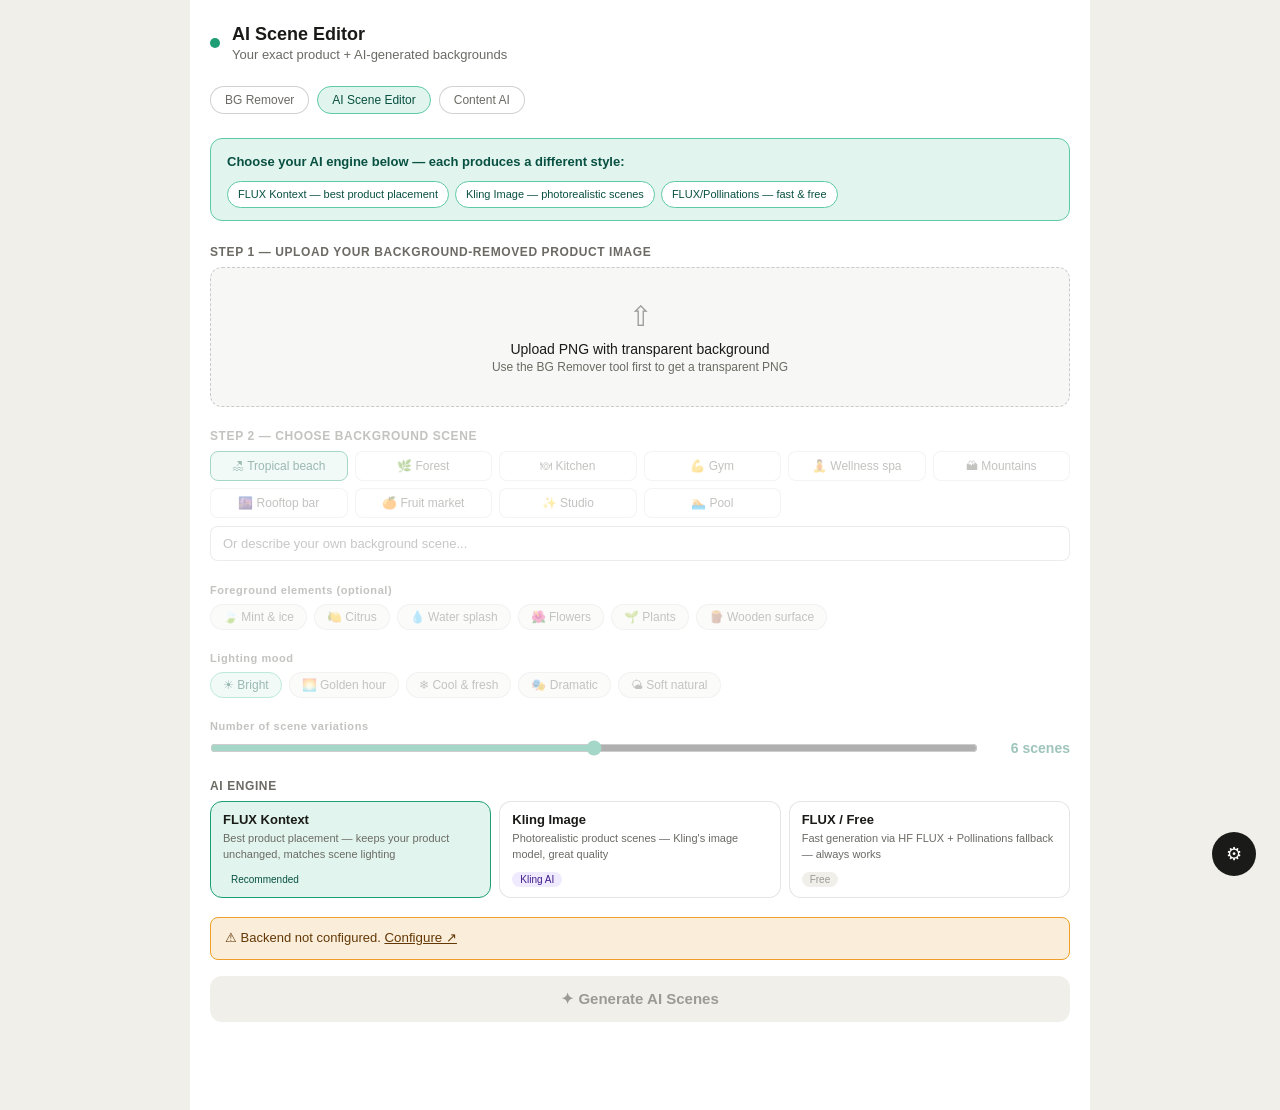
==== commit 0d045d75: "Update ai-editor.html" ====
--- a/ai-editor.html
+++ b/ai-editor.html
@@ -70,6 +70,16 @@
     .btn-gen{width:100%;padding:14px;font-size:15px;font-weight:600;background:var(--green);color:#fff;border:none;border-radius:var(--radius-lg);cursor:pointer;font-family:var(--font);transition:.15s;margin-bottom:1.5rem}
     .btn-gen:hover{background:var(--green-dark)}
     .btn-gen:disabled{background:var(--bg3);color:var(--text3);cursor:not-allowed}
+    .engine-card{background:var(--bg);border:1.5px solid var(--border);border-radius:var(--radius-lg);padding:10px 12px;cursor:pointer;transition:.15s;user-select:none}
+    .engine-card:hover{border-color:var(--green-mid)}
+    .engine-card.active{border-color:var(--green);background:var(--green-light)}
+    .engine-card.active-kling{border-color:#9B72F5;background:#F0EAFF}
+    .engine-card.active-flux{border-color:var(--text3);background:var(--bg2)}
+    .engine-name{font-size:13px;font-weight:600;color:var(--text);margin-bottom:3px}
+    .engine-desc{font-size:11px;color:var(--text2);line-height:1.5;margin-bottom:6px}
+    .engine-badge{display:inline-block;font-size:10px;padding:2px 8px;border-radius:20px;background:var(--green-light);color:var(--green-deep);font-weight:500}
+    .engine-badge-purple{background:#F0EAFF;color:#3D1A8A}
+    .engine-badge-gray{background:var(--bg3);color:var(--text3)}
     .loading-card{background:var(--bg2);border-radius:var(--radius-lg);padding:2rem;text-align:center;border:.5px solid var(--border)}
     .big-spinner{width:40px;height:40px;border:3px solid var(--border2);border-top-color:var(--green);border-radius:50%;animation:spin .8s linear infinite;margin:0 auto 1rem}
     @keyframes spin{to{transform:rotate(360deg)}}
@@ -118,12 +128,11 @@
   </nav>
 
   <div class="how-it-works">
-    <strong>How this works — your product stays 100% unchanged:</strong>
+    <strong>Choose your AI engine below — each produces a different style:</strong>
     <div class="how-steps">
-      <span class="how-step">1 Upload your BG-removed PNG</span>
-      <span class="how-step">2 AI generates background scene only</span>
-      <span class="how-step">3 Your product composited on top in browser</span>
-      <span class="how-step">4 Download HD result</span>
+      <span class="how-step">FLUX Kontext — best product placement</span>
+      <span class="how-step">Kling Image — photorealistic scenes</span>
+      <span class="how-step">FLUX/Pollinations — fast & free</span>
     </div>
   </div>
 
@@ -225,6 +234,28 @@
     </div>
   </div>
 
+  <!-- AI Engine selector -->
+  <div id="scene-settings-engine" style="margin-bottom:1.2rem">
+    <label class="lbl">AI Engine</label>
+    <div style="display:grid;grid-template-columns:1fr 1fr 1fr;gap:8px" id="engine-grid">
+      <div class="engine-card active" data-engine="kontext" onclick="selectEngine(this)">
+        <div class="engine-name">FLUX Kontext</div>
+        <div class="engine-desc">Best product placement — keeps your product unchanged, matches scene lighting</div>
+        <div class="engine-badge">Recommended</div>
+      </div>
+      <div class="engine-card" data-engine="kling" onclick="selectEngine(this)">
+        <div class="engine-name">Kling Image</div>
+        <div class="engine-desc">Photorealistic product scenes — Kling's image model, great quality</div>
+        <div class="engine-badge engine-badge-purple">Kling AI</div>
+      </div>
+      <div class="engine-card" data-engine="flux" onclick="selectEngine(this)">
+        <div class="engine-name">FLUX / Free</div>
+        <div class="engine-desc">Fast generation via HF FLUX + Pollinations fallback — always works</div>
+        <div class="engine-badge engine-badge-gray">Free</div>
+      </div>
+    </div>
+  </div>
+
   <!-- Generate -->
   <div id="no-backend-warn" class="warn-box" style="display:none">⚠ Backend not configured. <button onclick="showSetup()" style="background:none;border:none;color:inherit;font-weight:500;cursor:pointer;text-decoration:underline">Configure ↗</button></div>
   <button class="btn-gen" id="gen-btn" disabled onclick="generateScenes()">✦ Generate AI Scenes</button>
@@ -287,6 +318,7 @@
 var selTheme    = 'tropical beach with palm trees golden sand turquoise water';
 var selMood     = 'bright vibrant natural sunlight';
 var selPos      = 'center-bottom';
+var selEngine   = 'kontext';
 var STYLES      = [
   'photorealistic commercial product photography',
   'lifestyle brand photography editorial',
@@ -415,6 +447,21 @@
   });
 }
 
+function selectEngine(el){
+  /* Remove all active classes */
+  document.querySelectorAll('.engine-card').forEach(function(c){
+    c.classList.remove('active','active-kling','active-flux');
+  });
+  var engine = el.dataset.engine;
+  selEngine  = engine;
+  if(engine === 'kontext') el.classList.add('active');
+  else if(engine === 'kling') el.classList.add('active-kling');
+  else el.classList.add('active-flux');
+  /* Update button label */
+  var labels = { kontext: '✦ Generate with FLUX Kontext', kling: '✦ Generate with Kling AI', flux: '✦ Generate with FLUX' };
+  document.getElementById('gen-btn').textContent = labels[engine] || '✦ Generate AI Scenes';
+}
+
 function setupPosition(){
   document.getElementById('pos-row').addEventListener('click',function(e){
     var b=e.target.closest('.pos-btn'); if(!b) return;
@@ -450,42 +497,64 @@
   for(var i = 0; i < count; i++){
     bar.style.width  = Math.round((i/count)*100) + '%';
     sub.textContent  = 'Scene ' + (i+1) + ' of ' + count + '...';
-    titl.textContent = 'Step 1: Generating background scene ' + (i+1) + '...';
+    titl.textContent = 'Generating scene ' + (i+1) + ' of ' + count + ' using ' + { kontext: 'FLUX Kontext', kling: 'Kling AI', flux: 'FLUX' }[selEngine] + '...';
 
     try {
-      /* ── Step 1: Generate background ONLY (no product in prompt) ── */
-      var bgPrompt = 'Empty ' + theme + ', ' + selMood + ' lighting, ' + STYLES[i%STYLES.length] + '. No people, no bottles, no cans, no products. Just a beautiful background scene. Ultra detailed, 8K, photorealistic, Instagram worthy.';
-      if(objects) bgPrompt += ' Include: ' + objects + '.';
-
-      var resp = await fetch(BACKEND + '/edit-image', {
-        method:  'POST',
-        headers: { 'Content-Type': 'application/json' },
-        body:    JSON.stringify({
-          /* No image sent — background only */
-          theme:  theme,
-          objects: objects,
-          mood:   selMood,
-          style:  STYLES[i%STYLES.length],
-          index:  i,
-          bg_only: true, /* flag for backend to know */
-          prompt_override: bgPrompt
-        })
-      });
-
-      if(!resp.ok) throw new Error('Server error ' + resp.status);
-      var data   = await resp.json();
-      var bgUrl  = data.url || ('data:image/jpeg;base64,' + data.b64);
-
-      /* ── Step 2: Composite product on top using Canvas ── */
-      titl.textContent = 'Step 2: Compositing your product...';
-
-      var compositeUrl = await compositeProductOnBackground(bgUrl, productImg, size, selPos);
+      var imgUrl, src;
+
+      /* ── Kling Image engine ── */
+      if(selEngine === 'kling'){
+        var klingPrompt = 'Professional commercial product photography: ' + (productB64 ? 'a probiotic fizzy beverage product' : '') + ' placed in ' + theme + (objects ? ' with ' + objects : '') + ', ' + selMood + ' lighting, ' + STYLES[i%STYLES.length] + ', ultra detailed, 8K, photorealistic, product hero shot, no text overlays, award winning photography';
+        var kResp = await fetch(BACKEND + '/kling-image', {
+          method: 'POST', headers: { 'Content-Type': 'application/json' },
+          body: JSON.stringify({ prompt: klingPrompt, aspect_ratio: '1:1', n: 1, index: i })
+        });
+        if(!kResp.ok) throw new Error('Kling error ' + kResp.status);
+        var kData  = await kResp.json();
+        var kImage = kData.images && kData.images[0];
+        if(!kImage) throw new Error('No image from Kling');
+        imgUrl = kImage.url;
+        src    = 'kling-image';
+
+        /* Canvas-composite product on Kling background if we have product PNG */
+        if(productImg && productB64){
+          titl.textContent = 'Compositing your product onto Kling scene...';
+          imgUrl = await compositeProductOnBackground(imgUrl, productImg, size, selPos);
+          src    = 'kling+composited';
+        }
+
+      /* ── FLUX Kontext engine (default) ── */
+      } else {
+        var resp = await fetch(BACKEND + '/edit-image', {
+          method:  'POST',
+          headers: { 'Content-Type': 'application/json' },
+          body:    JSON.stringify({
+            image:   productB64,
+            theme:   theme,
+            objects: objects,
+            mood:    selMood,
+            style:   STYLES[i%STYLES.length],
+            index:   i
+          })
+        });
+        if(!resp.ok) throw new Error('Server error ' + resp.status);
+        var data = await resp.json();
+        imgUrl   = data.url || ('data:image/jpeg;base64,' + data.b64);
+        src      = data.source || 'generated';
+        /* Canvas-composite if Kontext wasn't used */
+        if(src !== 'kontext' && productImg){
+          titl.textContent = 'Compositing your product...';
+          imgUrl = await compositeProductOnBackground(imgUrl, productImg, size, selPos);
+          src    = 'composited';
+        }
+      }
 
       genImages.push({
-        url:   compositeUrl,
-        b64:   compositeUrl.split(',')[1],
-        desc:  STYLES[i%STYLES.length] + ' · ' + theme.split(' ').slice(0,3).join(' '),
-        index: i + 1
+        url:    imgUrl,
+        b64:    imgUrl.split(',')[1],
+        desc:   STYLES[i%STYLES.length] + ' · ' + theme.split(' ').slice(0,3).join(' '),
+        index:  i + 1,
+        source: src
       });
 
     } catch(err){
@@ -601,7 +670,10 @@
   document.getElementById('results-title').textContent = good.length + ' of ' + genImages.length + ' scenes generated';
   document.getElementById('results-grid').innerHTML = genImages.map(function(r, idx){
     if(r.error || !r.url) return '<div class="result-card"><div class="result-img-wrap" style="display:flex;align-items:center;justify-content:center;background:var(--red-light)"><span style="font-size:12px;color:var(--red-deep);padding:1rem;text-align:center">Scene '+r.index+' failed</span></div></div>';
-    return '<div class="result-card" id="rc-'+idx+'"><div class="result-img-wrap"><img src="'+r.url+'" loading="lazy"><span class="result-badge">Scene #'+r.index+'</span><span class="result-source">Composited ✓</span></div><div class="result-body"><div class="result-desc">'+r.desc+'</div><div class="result-btns"><button class="btn-dl" onclick="dlOne('+idx+')">⬇ Download PNG</button><button class="btn-eye" onclick="preview(\''+idx+'\')">⤢</button></div></div></div>';
+    var srcMap = {'kontext':'Kontext ✓','kling-image':'Kling AI ✓','kling+composited':'Kling ✓','composited':'Composited ✓','fal-flux':'HF FLUX ✓','pollinations':'Free ✓'};
+    var srcLabel = srcMap[r.source] || (r.source||'AI')+' ✓';
+    var srcColor = r.source && r.source.indexOf('kling')>-1 ? 'rgba(155,114,245,.85)' : 'rgba(29,158,117,.85)';
+    return '<div class="result-card" id="rc-'+idx+'"><div class="result-img-wrap"><img src="'+r.url+'" loading="lazy"><span class="result-badge">Scene #'+r.index+'</span><span class="result-source" style="background:'+srcColor+'">'+srcLabel+'</span></div><div class="result-body"><div class="result-desc">'+r.desc+'</div><div class="result-btns"><button class="btn-dl" onclick="dlOne('+idx+')">⬇ Download PNG</button><button class="btn-eye" onclick="preview(\''+idx+'\')">⤢</button></div></div></div>';
   }).join('');
   document.getElementById('results-area').style.display = 'block';
   document.getElementById('results-area').scrollIntoView({ behavior:'smooth', block:'start' });
